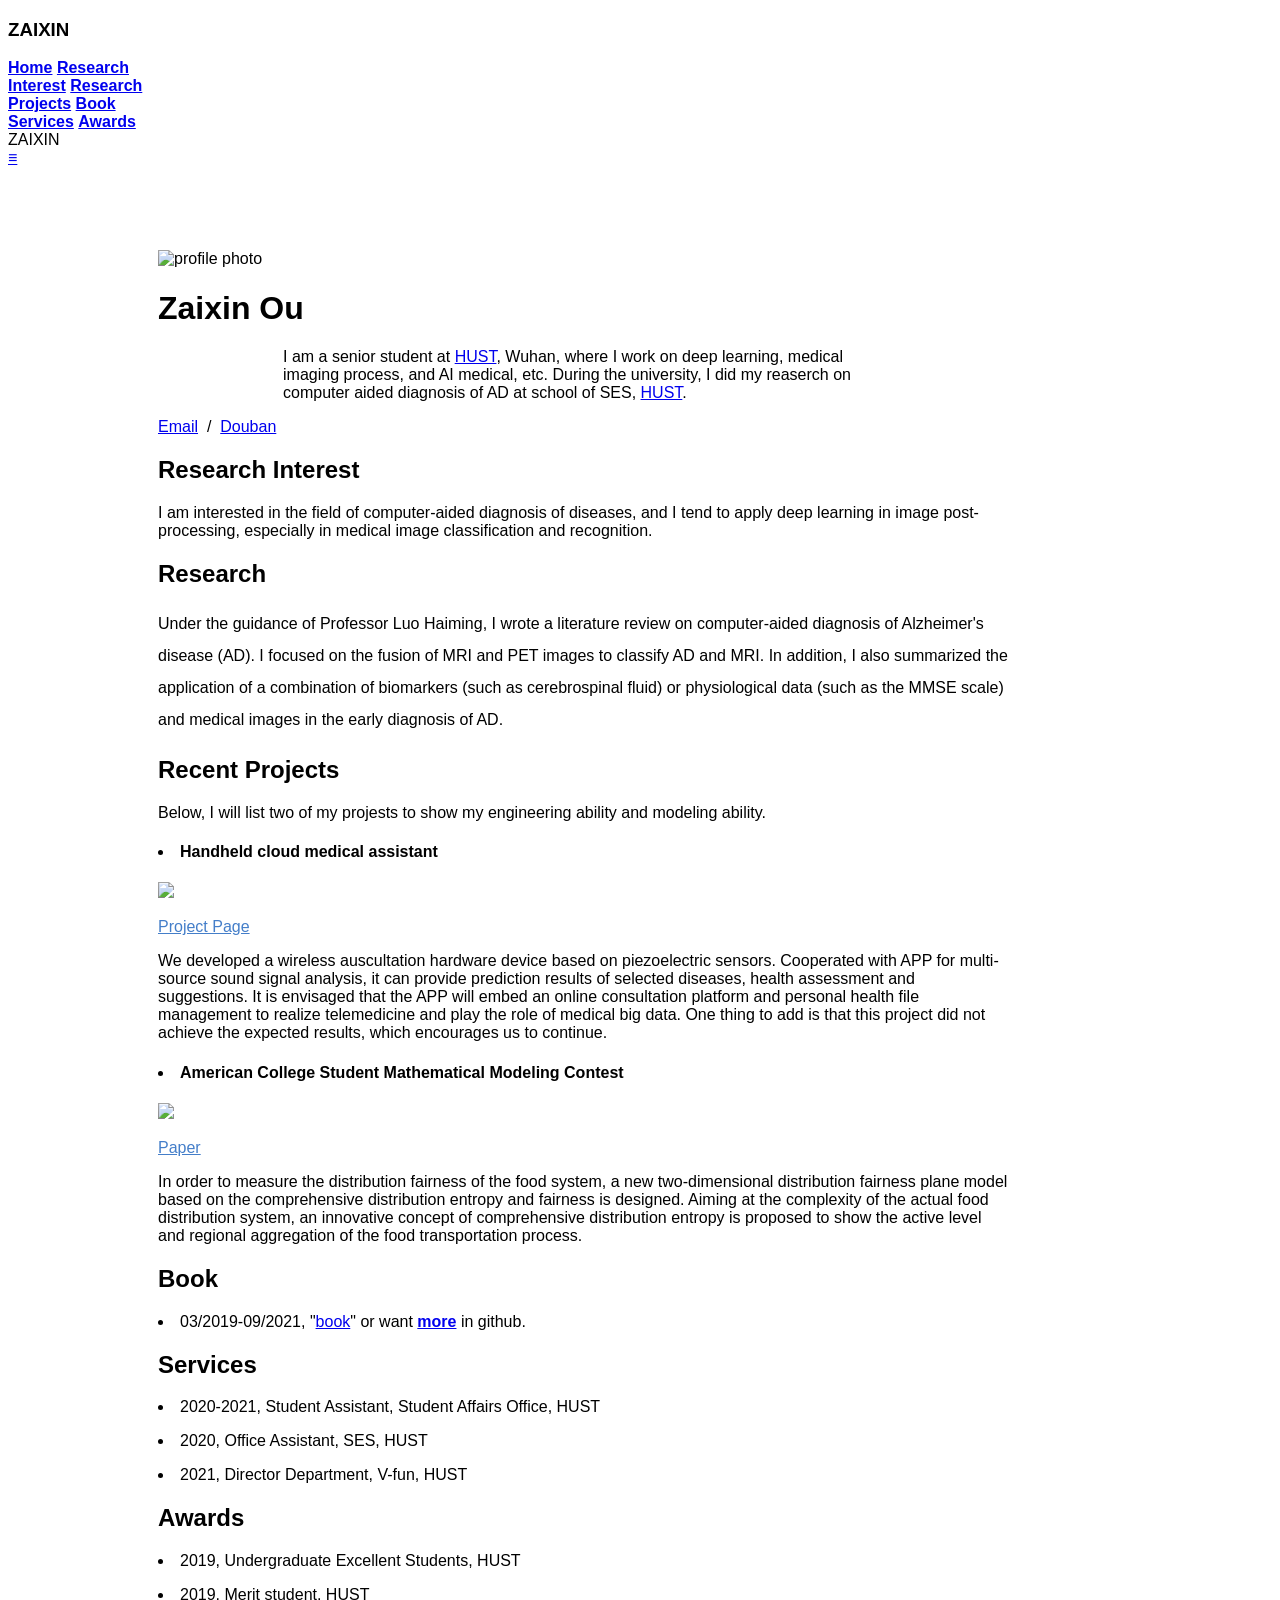
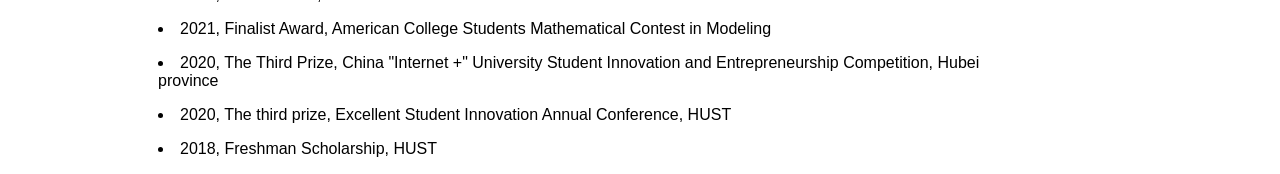
==== index.html @ c09e97cd "Add files via upload" ====
<!DOCTYPE html>
<html xmlns="http://www.w3.org/1999/xhtml" xml:lang="en">

<head>

  <title>Zaixin Ou's Homepage</title>

  <meta charset="UTF-8">
  <meta name="viewport" content="width=device-width, initial-scale=1">
  <meta http-equiv="Content-Type" content="text/html; charset=UTF-8">
  <meta name="description" content="Zaixin Ou is a senior student at HUST">
  <meta name="keywords" content="Zaixin Ou, 欧再新, zaixinou, Zaixin, Ou, Deep Learning, Medical imaging process, AI medical">
  <meta name="author" content="Zaixin Ou" />


  <link rel="stylesheet" href="w3.css">

  <style>
  .w3-sidebar a {font-family: "Roboto", sans-serif}
  body,h1,h2,h3,h4,h5,h6,.w3-wide {font-family: "Montserrat", sans-serif;}
  </style>
  <link rel="icon" type="image/png" href="images/icons.png">
  <!--

  <script src="jquery.min.js"></script>
  <script>
  $(document).ready(function(){
    // Add smooth scrolling to all links
    $("a").on('click', function(event) {

      // Make sure this.hash has a value before overriding default behavior
      if (this.hash !== "") {
        // Prevent default anchor click behavior
        event.preventDefault();
    
        // Store hash
        var hash = this.hash;
    
        // Using jQuery's animate() method to add smooth page scroll
        // The optional number (800) specifies the number of milliseconds it takes to scroll to the specified area
        $('html, body').animate({
          scrollTop: $(hash).offset().top
        }, 800, function(){
    
          // Add hash (#) to URL when done scrolling (default click behavior)
          window.location.hash = hash;
        });
      } // End if
    });
  });
  </script>
  //-->

</head>

<body class="w3-content" style="max-width:1000px">

<!-- Sidebar/menu -->
<nav class="w3-sidebar w3-bar-block w3-black w3-collapse w3-top w3-right" style="z-index:3;width:150px" id="mySidebar">
  <div class="w3-container w3-display-container w3-padding-16">
    <h3><b>ZAIXIN</b></h3>
  </div>
  <div class="w3-padding-64 w3-text-light-grey w3-large" style="font-weight:bold">
    <a href="#home" class="w3-bar-item w3-button">Home</a>
    <a href="#news" class="w3-bar-item w3-button">Research Interest</a>
    <a href="#publications" class="w3-bar-item w3-button">Research</a>
    <a href="#projects" class="w3-bar-item w3-button">Projects</a>
    <a href="#talks" class="w3-bar-item w3-button">Book</a>
    <a href="#service" class="w3-bar-item w3-button">Services</a>
    <a href="#award" class="w3-bar-item w3-button">Awards</a>
  </div>
</nav>

<!-- Top menu on small screens -->

<header class="w3-bar w3-top w3-hide-large w3-black w3-xlarge">
  <div class="w3-bar-item w3-padding-24">ZAIXIN</div>
  <a href="javascript:void(0)" class="w3-bar-item w3-button w3-padding-24 w3-right"  style="font-stretch: extra-expanded;" onclick="w3_open()"><b>≡</b></a>
  </div>
</header>

<!-- Overlay effect when opening sidebar on small screens -->

<div class="w3-overlay w3-hide-large" onclick="w3_close()" style="cursor:pointer" title="close side menu" id="myOverlay"></div>

<!-- !PAGE CONTENT! -->
<div class="w3-main" style="margin-left:150px">

  <!-- Push down content on small screens -->
  <div class="w3-hide-large" style="margin-top:83px"></div>

<!-- The Home Section -->
    <div class="w3-container w3-center w3-padding-32" id="home">
      <img style="width: 80%;max-width: 320px" alt="profile photo" src="images/Zaixin ou.jpg">
      <h1>Zaixin Ou</h1>
        <p class="w3-justify" style="width:100%;border:0px;border-spacing:0px;border-collapse:separate;margin-right:auto;margin-left:auto;max-width:600px">
          I am a senior student at <a href="https://www.hust.edu.cn/">HUST</a>, Wuhan, where I work on deep learning, medical imaging process, and AI medical, etc. During the university, I did my reaserch on computer aided diagnosis of AD at school of SES, <a href="https://https://www.hust.edu.cn/">HUST</a>. 
        </p>
        <p class="w3-center">
          <a href="mailto:u201814460@hust.edu.cn">Email</a> &nbsp/&nbsp
          <a href="https://www.douban.com/people/xukanshan/">Douban</a> &nbsp
        </p>
        </tbody></table>
  </div>

<!-- The News Section -->
  <div class="w3-container w3-light-grey w3-padding-32" id="news">
   <h2>Research Interest</h2>
      <p> I am interested in the field of computer-aided diagnosis of diseases, and I tend to apply deep learning in image post-processing, especially in medical image classification and recognition.</p>

  </div>
<!-- The Projects Section -->

 <div class="w3-container w3-padding-32"" id="publications">
    <h2>Research</h2>
      <p class="w3-left-align" style="line-height:200%">
        Under the guidance of Professor Luo Haiming, I wrote a literature review on computer-aided diagnosis of Alzheimer's disease (AD). I focused on the fusion of MRI and PET images to classify AD and MRI. In addition, I also summarized the application of a combination of biomarkers (such as cerebrospinal fluid) or physiological data (such as the MMSE scale) and medical images in the early diagnosis of AD. 
      </p>

 </div>

<!-- The Projects Section -->


<div class="w3-container w3-padding-32" id="projects">
    <h2>Recent Projects</h2>
    <p class="w3-justify">
        Below, I will list two of my projests to show my engineering ability and modeling ability.
    </p>


        <h4><li>Handheld cloud medical assistant</li></h4>
        <img style="width:80%;" src="images/project1.png"> 
        <p class="w3-justify">
        <a style="color: #447ec9" href="https://github.com/Ouzaixin/Handheld-cloud-medical-assistant">Project Page</a>
        </p>
        <p class="w3-justify">
        We developed a wireless auscultation hardware device based on piezoelectric sensors. Cooperated with APP for multi-source sound signal analysis, it can provide prediction results of selected diseases, health assessment and suggestions. It is envisaged that the APP will embed an online consultation platform and personal health file management to realize telemedicine and play the role of medical big data.
        One thing to add is that this project did not achieve the expected results, which encourages us to continue.
        </p> 
    
        <h4><li>American College Student Mathematical Modeling Contest</li></h4>
        <img style="width:80%;" src="images/meisai.png"> 
        <p class="w3-justify">
        <a style="color: #447ec9" href="data/meisai.pdf">Paper</a>
        </p>
        <p class="w3-justify">
        In order to measure the distribution fairness of the food system, a new two-dimensional distribution fairness plane model based on the comprehensive distribution entropy and fairness is designed. Aiming at the complexity of the actual food distribution system, an innovative concept of comprehensive distribution entropy is proposed to show the active level and regional aggregation of the food transportation process.
        </p> 

  </div>

  <!-- The Talks Section -->
  <div class="w3-container w3-light-grey w3-padding-32" id="talks">
    <h2>Book</h2>
      <p><li> 03/2019-09/2021, "<a href="data/爱过，写过.pdf">book</a>" or want <a  href="https://github.com/Ouzaixin/Writing"><strong>more</strong></a> in github.</li></p>

 <!-- The Publications Section -->

  </div>

<!-- The Services Section -->

  <div class="w3-container w3-padding-32" id="service">
    <h2>Services</h2>
      <p><li> 2020-2021, Student Assistant, Student Affairs Office, HUST</li></p>
    <p><li> 2020, Office Assistant, SES, HUST</li></p>
    <p><li> 2021, Director Department, V-fun, HUST</li></p>
</div>


  <!-- The Awards Section -->
  <div class="w3-container w3-padding-32" id="award">
    <h2>Awards</h2>
    <p><li> 2019, Undergraduate Excellent Students, HUST</p>
    <p><li> 2019, Merit student, HUST</p>
    <p><li> 2021, Finalist Award, American College Students Mathematical Contest in Modeling</p>
    <p><li> 2020, The Third Prize, China "Internet +" University Student Innovation and Entrepreneurship Competition, Hubei province</p>
    <p><li> 2020, The third prize, Excellent Student Innovation Annual Conference, HUST
    <p><li> 2018, Freshman Scholarship, HUST</p>
  </div>  

</body>
</html>
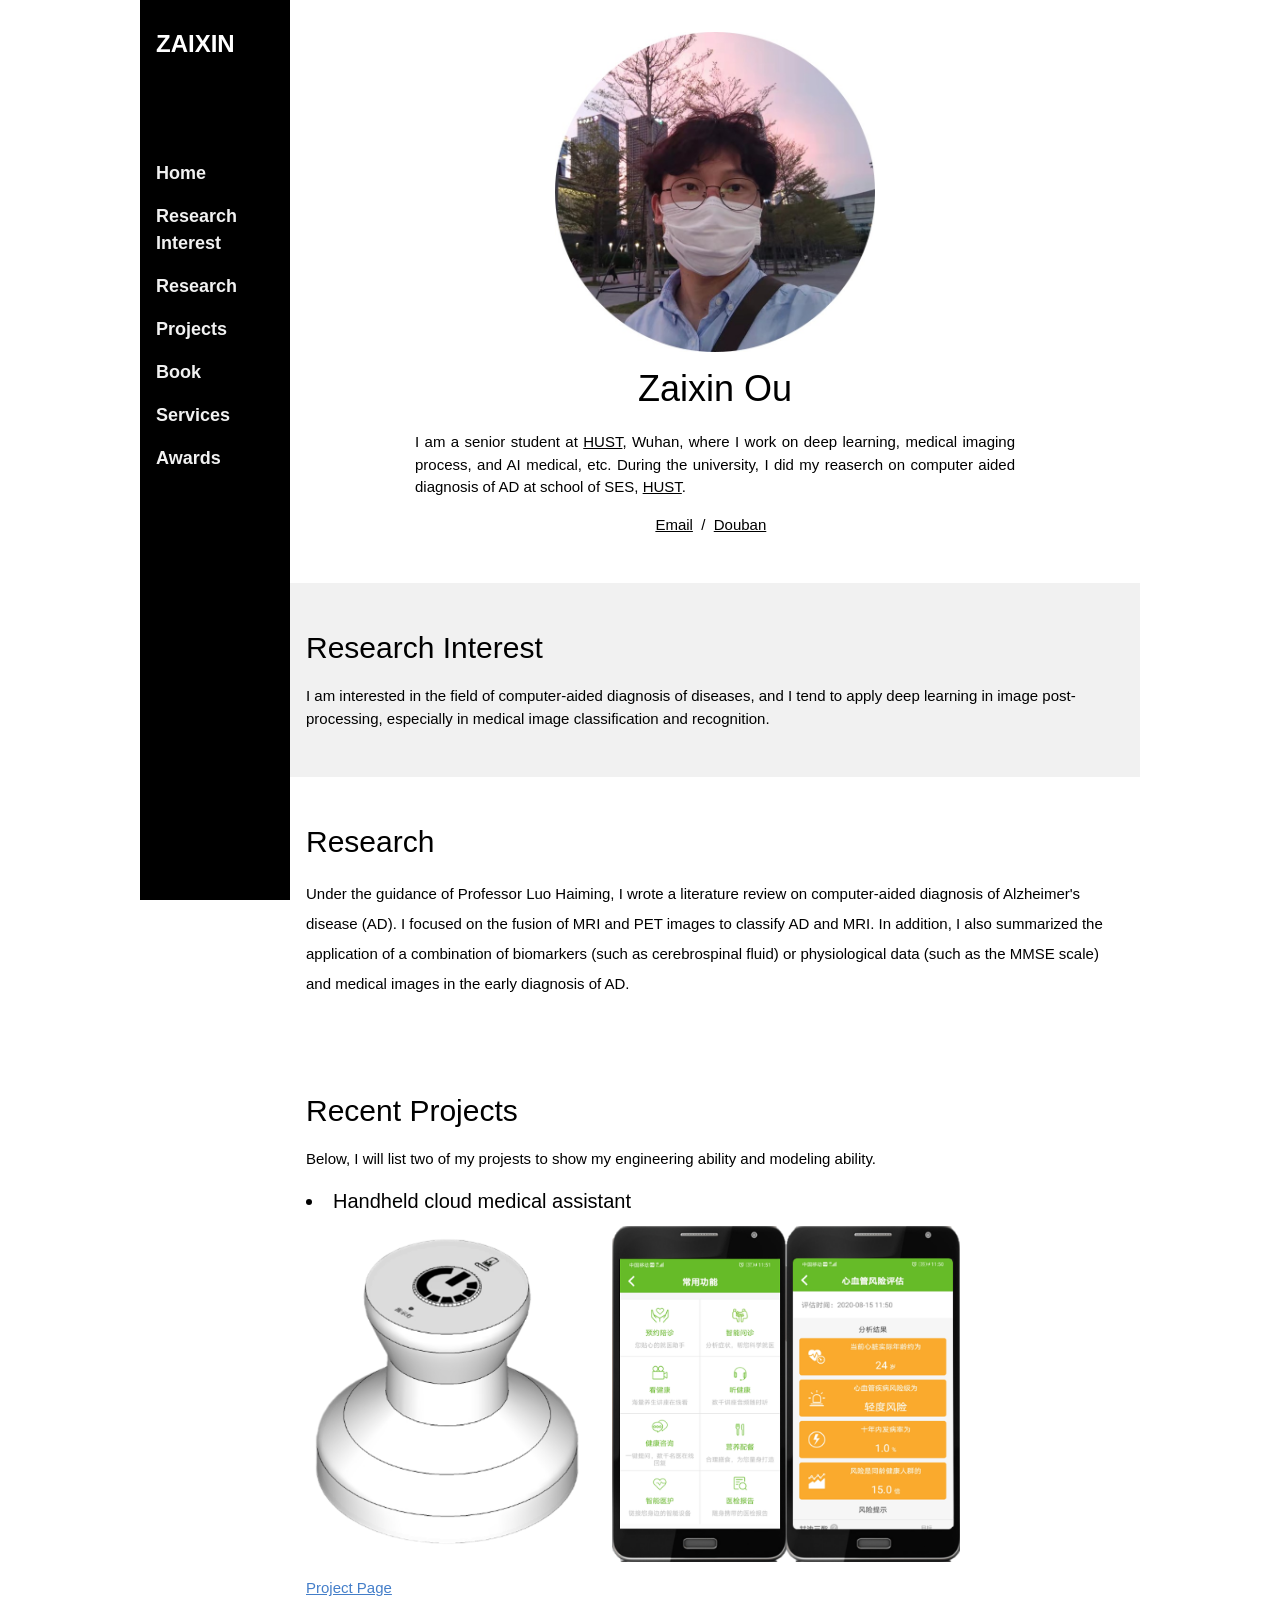
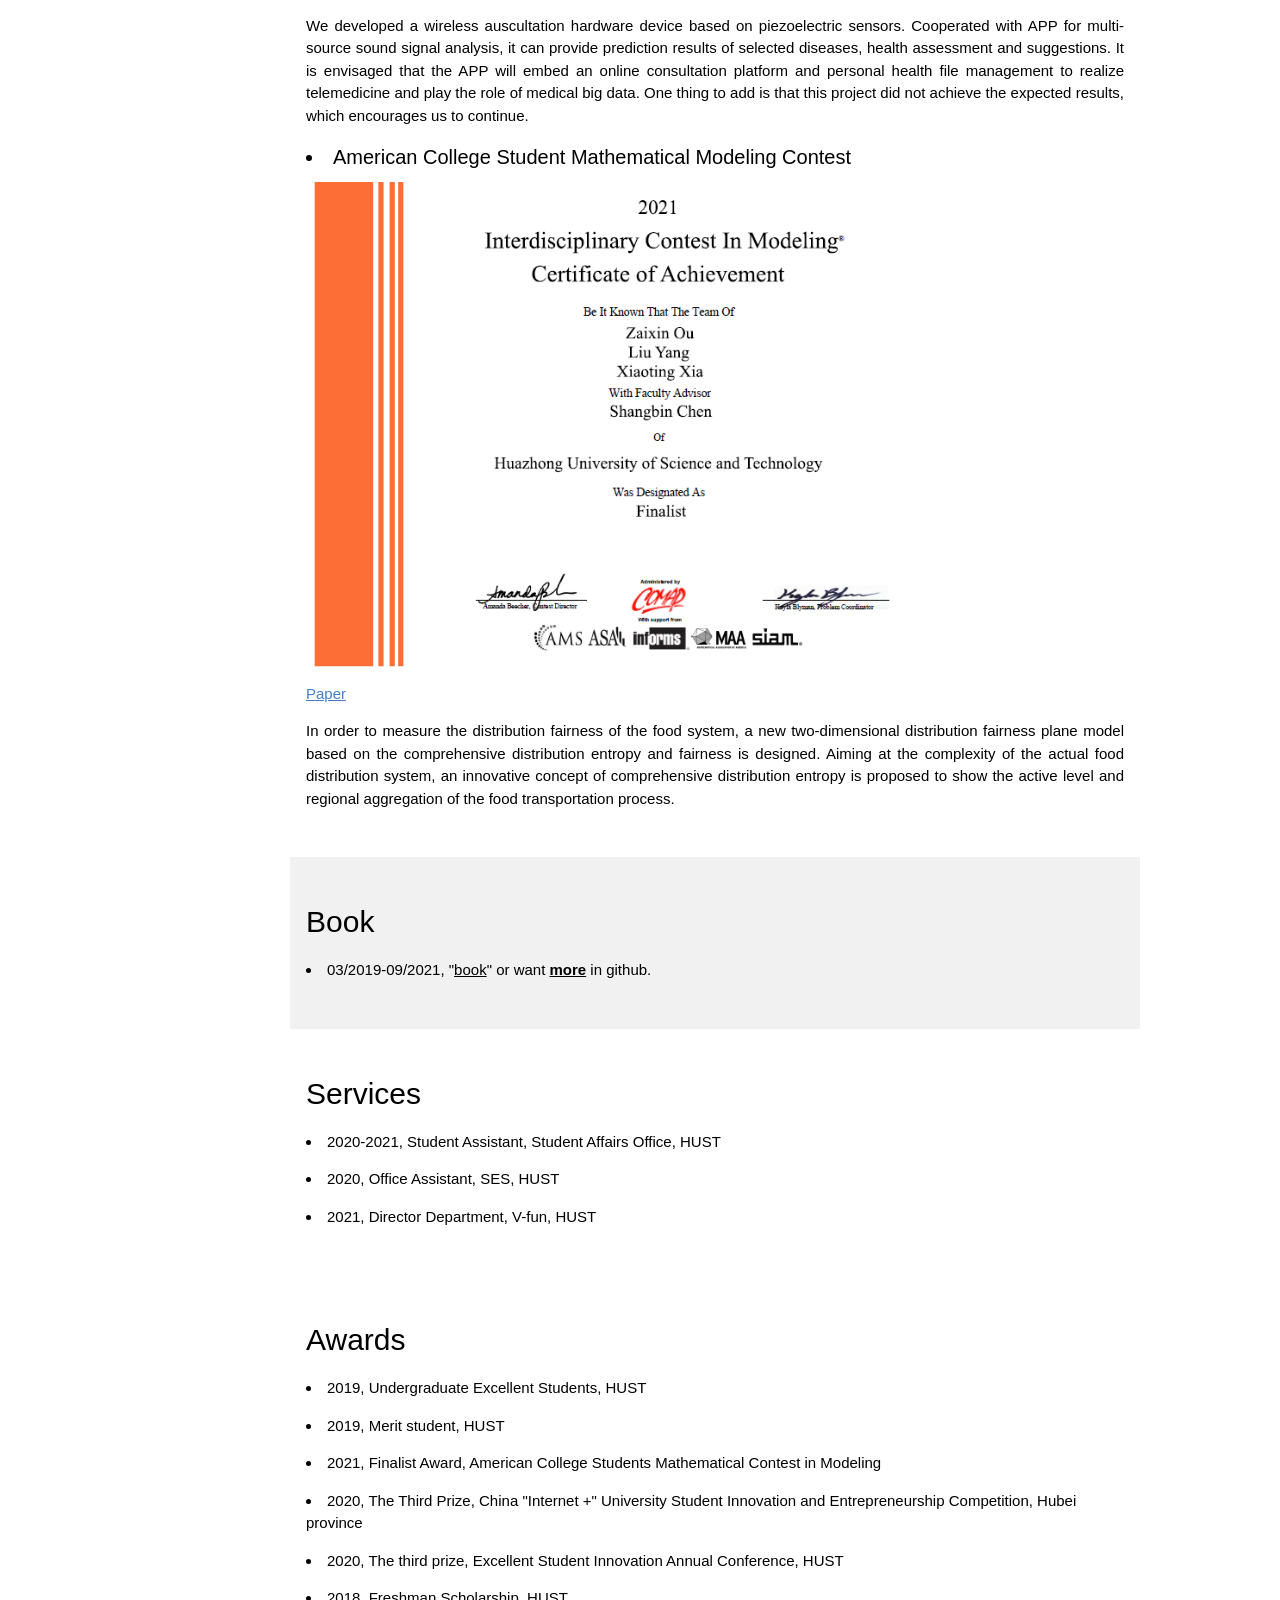
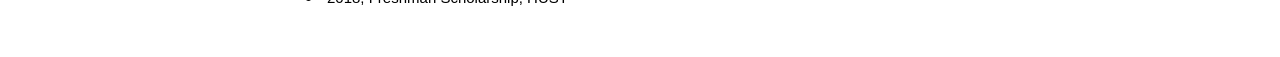
==== commit 4362f866: "Update index.html" ====
--- a/index.html
+++ b/index.html
@@ -19,7 +19,6 @@
   .w3-sidebar a {font-family: "Roboto", sans-serif}
   body,h1,h2,h3,h4,h5,h6,.w3-wide {font-family: "Montserrat", sans-serif;}
   </style>
-  <link rel="icon" type="image/png" href="images/icons.png">
   <!--
 
   <script src="jquery.min.js"></script>
@@ -91,7 +90,7 @@
 
 <!-- The Home Section -->
     <div class="w3-container w3-center w3-padding-32" id="home">
-      <img style="width: 80%;max-width: 320px" alt="profile photo" src="images/Zaixin ou.jpg">
+      <img style="width: 80%;max-width: 320px" alt="profile photo" src="images/zaixin ou.jpg">
       <h1>Zaixin Ou</h1>
         <p class="w3-justify" style="width:100%;border:0px;border-spacing:0px;border-collapse:separate;margin-right:auto;margin-left:auto;max-width:600px">
           I am a senior student at <a href="https://www.hust.edu.cn/">HUST</a>, Wuhan, where I work on deep learning, medical imaging process, and AI medical, etc. During the university, I did my reaserch on computer aided diagnosis of AD at school of SES, <a href="https://https://www.hust.edu.cn/">HUST</a>. 
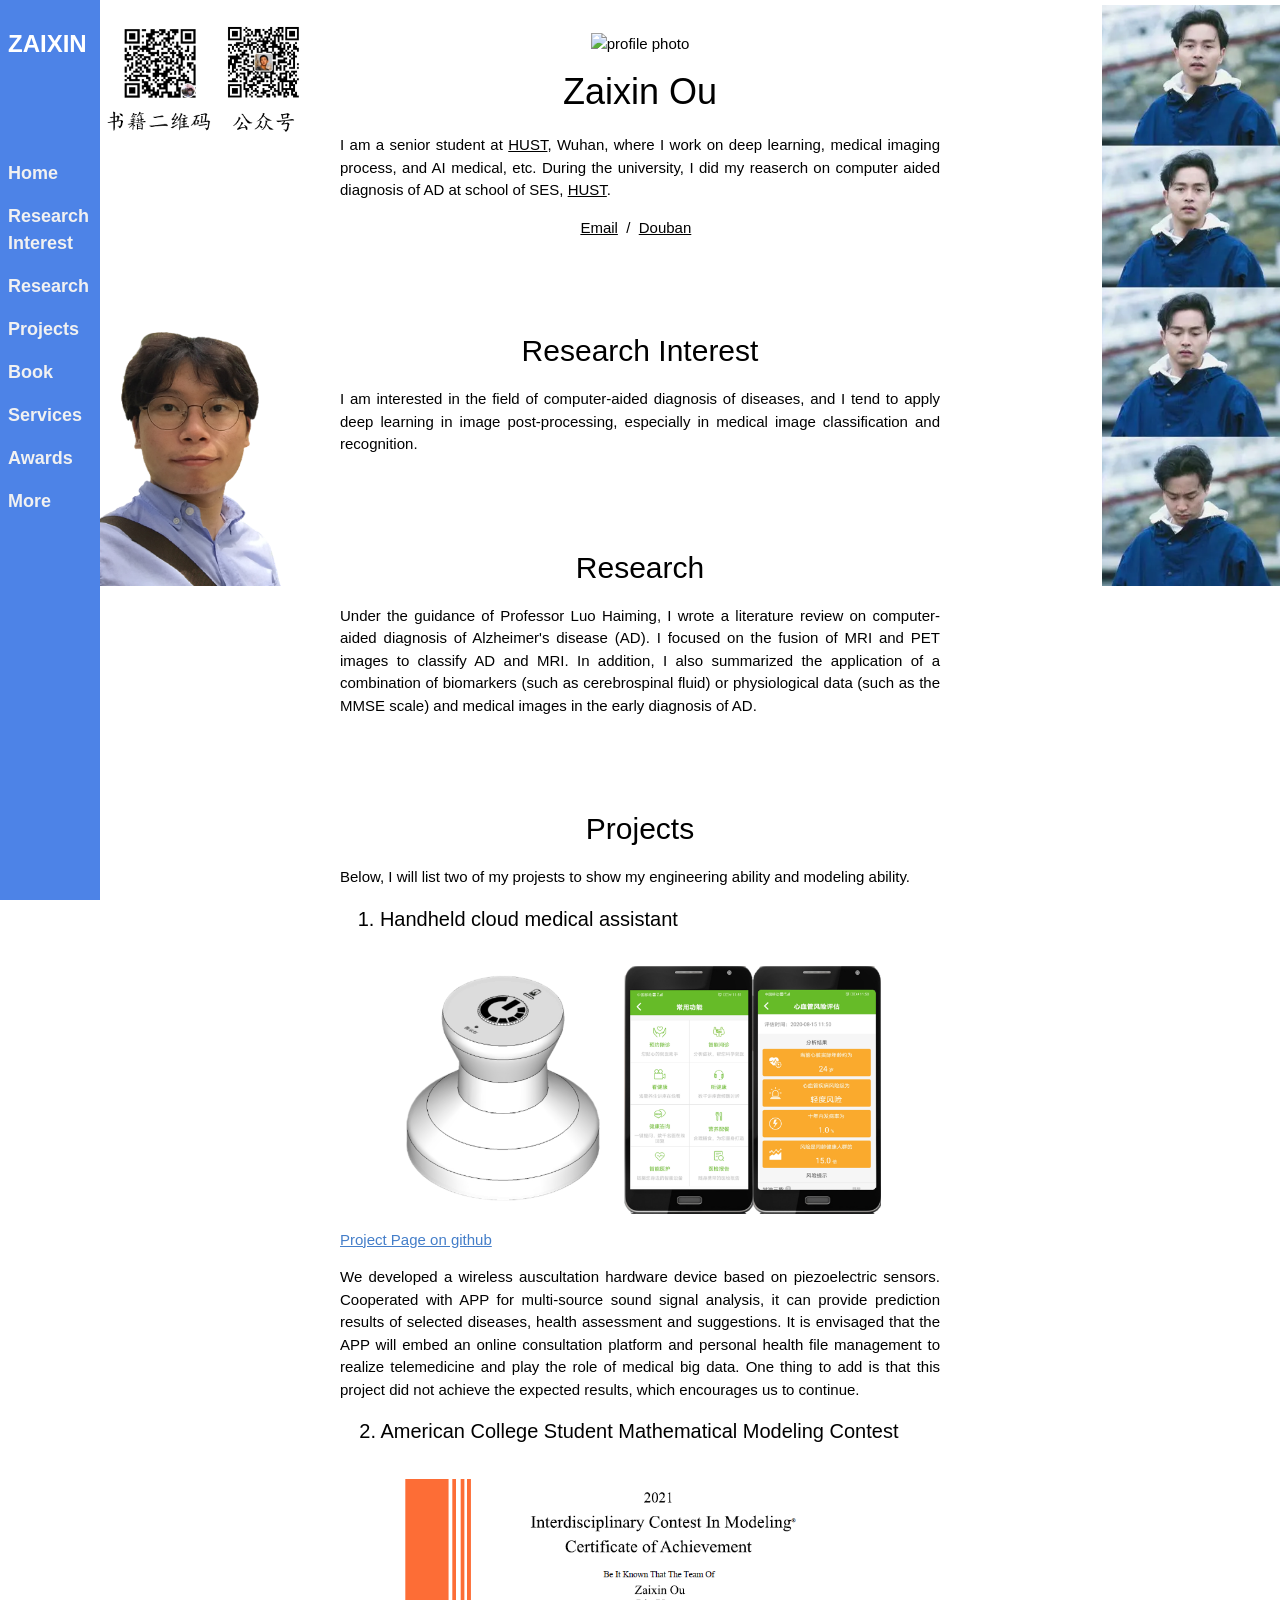
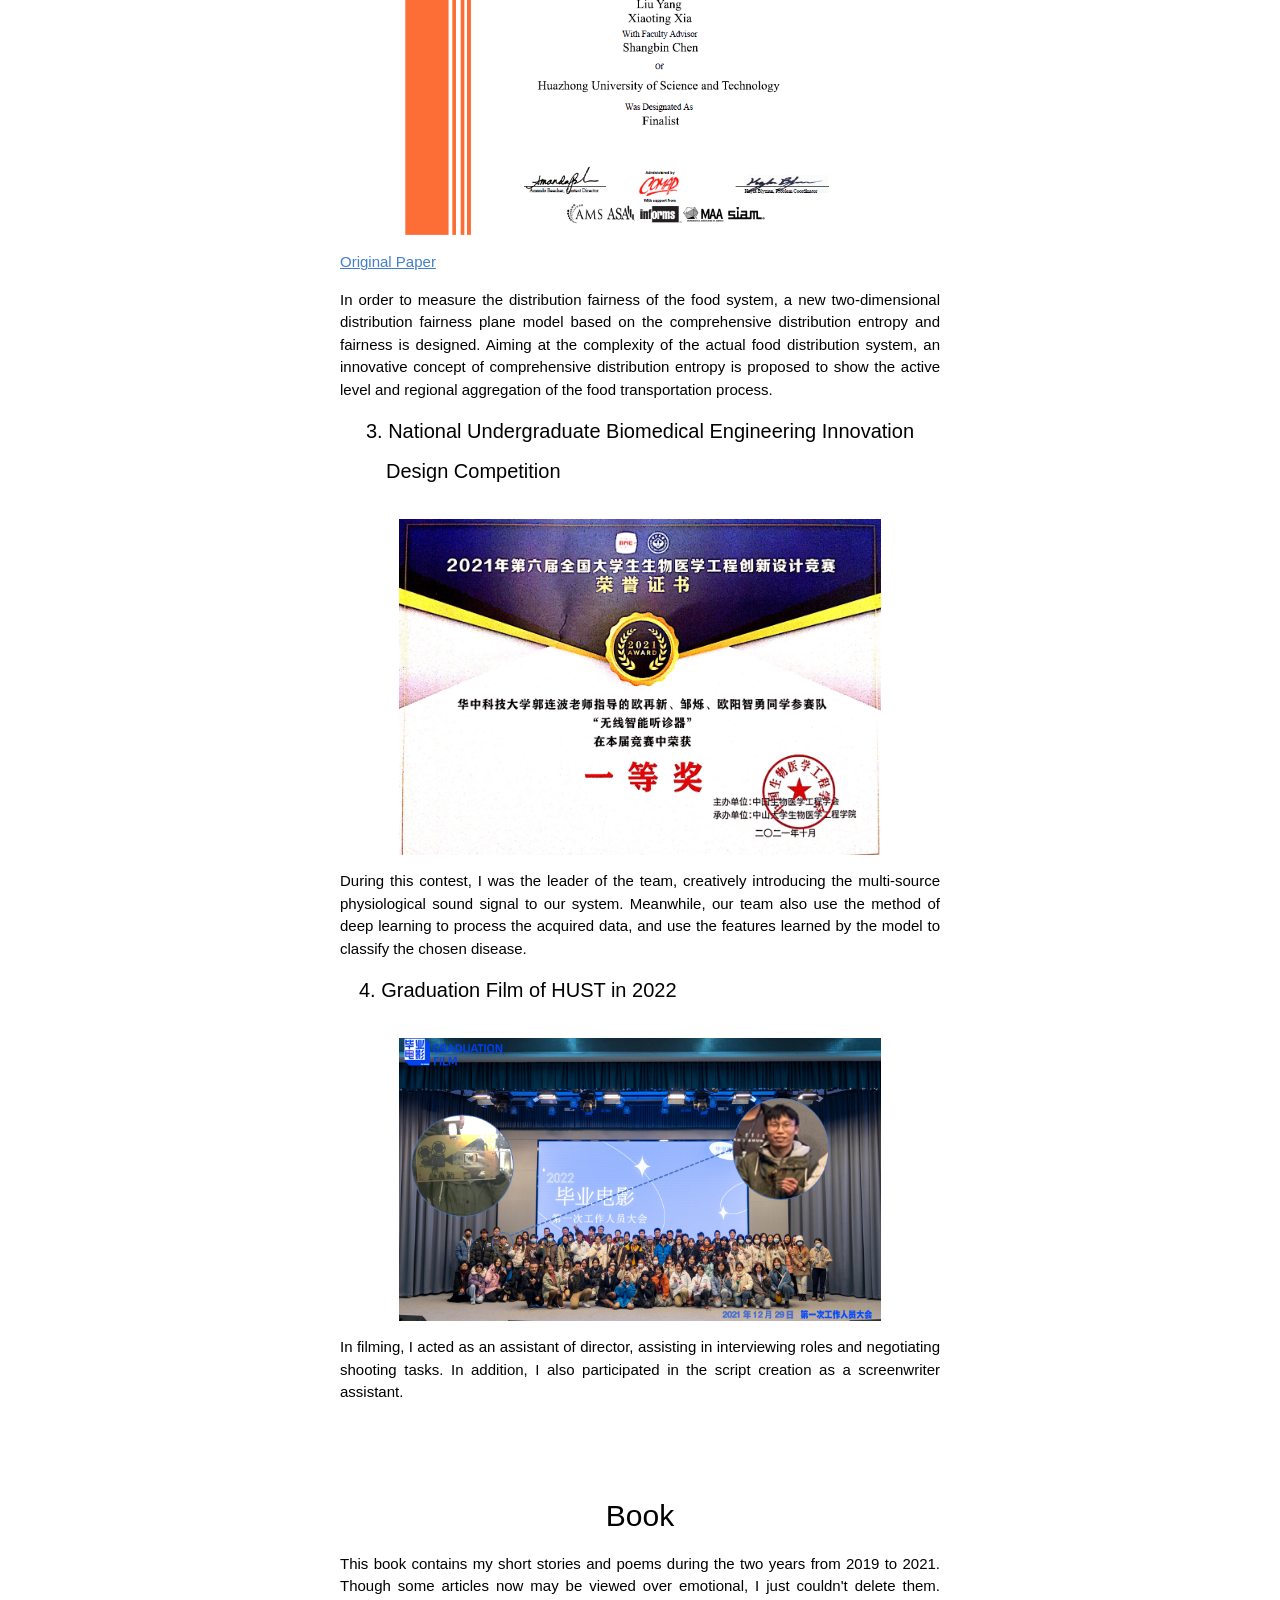
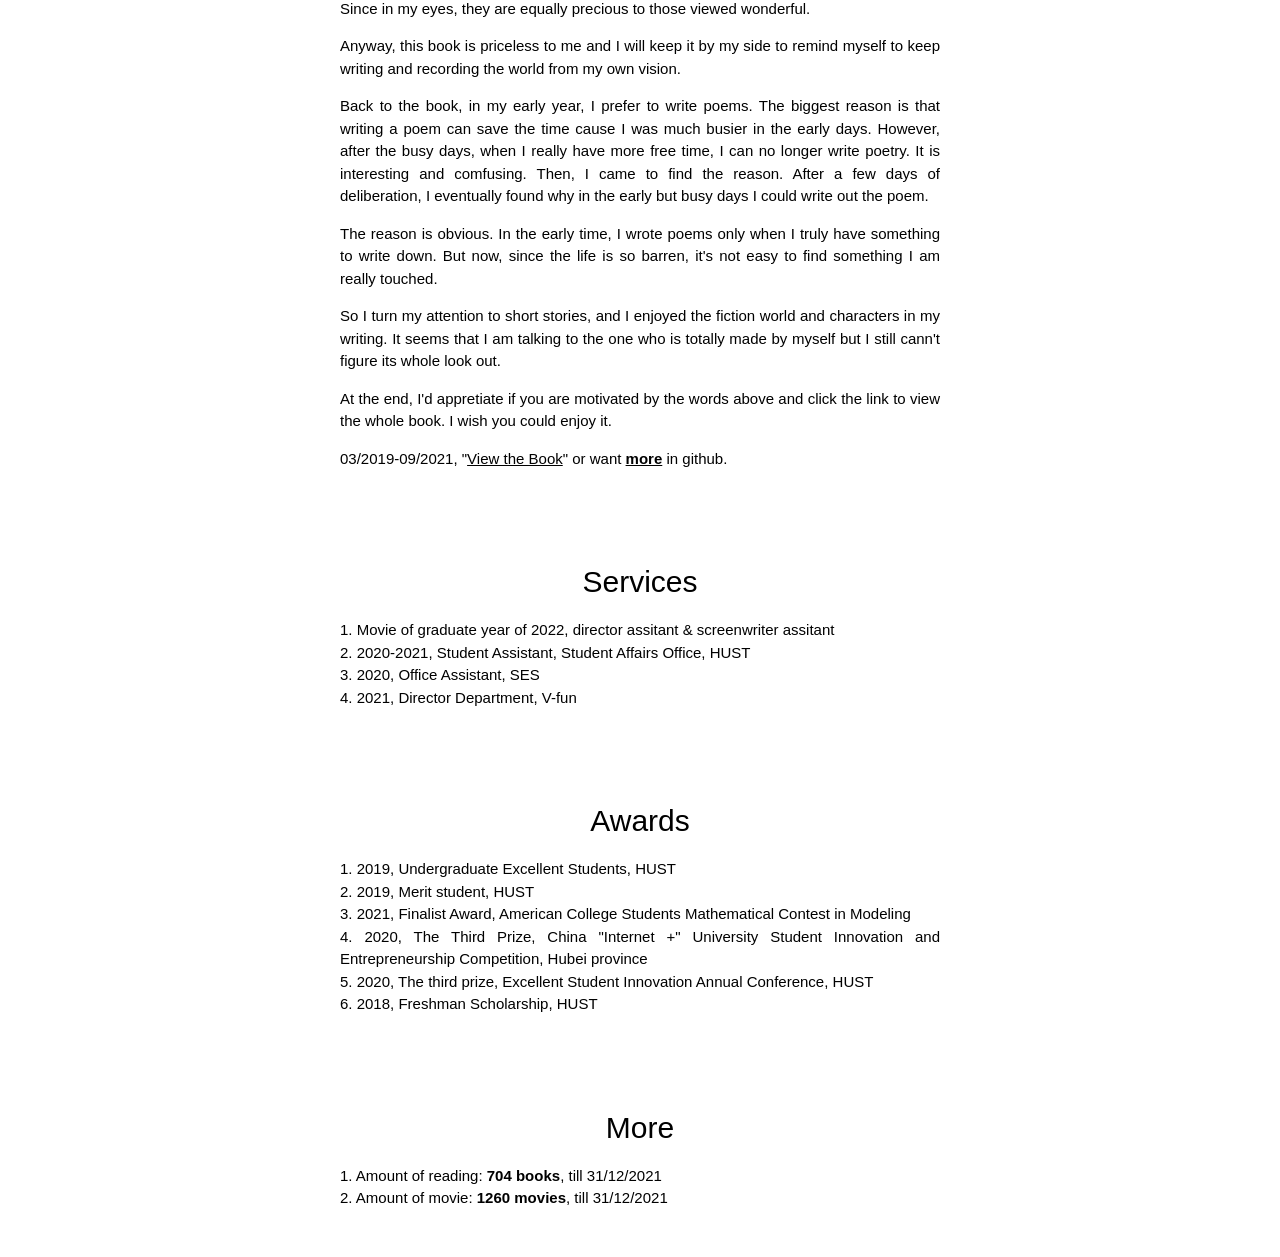
==== commit 93ca0405: "Rename Homepage.html to index.html" ====
--- a/index.html
+++ b/index.html
@@ -19,45 +19,15 @@
   .w3-sidebar a {font-family: "Roboto", sans-serif}
   body,h1,h2,h3,h4,h5,h6,.w3-wide {font-family: "Montserrat", sans-serif;}
   </style>
-  <!--
-
-  <script src="jquery.min.js"></script>
-  <script>
-  $(document).ready(function(){
-    // Add smooth scrolling to all links
-    $("a").on('click', function(event) {
-
-      // Make sure this.hash has a value before overriding default behavior
-      if (this.hash !== "") {
-        // Prevent default anchor click behavior
-        event.preventDefault();
-    
-        // Store hash
-        var hash = this.hash;
-    
-        // Using jQuery's animate() method to add smooth page scroll
-        // The optional number (800) specifies the number of milliseconds it takes to scroll to the specified area
-        $('html, body').animate({
-          scrollTop: $(hash).offset().top
-        }, 800, function(){
-    
-          // Add hash (#) to URL when done scrolling (default click behavior)
-          window.location.hash = hash;
-        });
-      } // End if
-    });
-  });
-  </script>
-  //-->
-
+  <link rel="icon" type="image/png" href="images/icons.png">
 </head>
 
-<body class="w3-content" style="max-width:1000px">
+<body background="images/background-removebg-preview.png" style=" background-repeat:no-repeat ;background-size:100%; background-attachment: fixed;" class="w3-content" style="max-width:1000px">
 
 <!-- Sidebar/menu -->
-<nav class="w3-sidebar w3-bar-block w3-black w3-collapse w3-top w3-right" style="z-index:3;width:150px" id="mySidebar">
+<nav class="w3-sidebar w3-bar-block w3-blue w3-collapse w3-top" style="z-index:3;width:100px;float:left" id="mySidebar">
   <div class="w3-container w3-display-container w3-padding-16">
-    <h3><b>ZAIXIN</b></h3>
+  <h3><b>ZAIXIN</b></h3>
   </div>
   <div class="w3-padding-64 w3-text-light-grey w3-large" style="font-weight:bold">
     <a href="#home" class="w3-bar-item w3-button">Home</a>
@@ -67,10 +37,10 @@
     <a href="#talks" class="w3-bar-item w3-button">Book</a>
     <a href="#service" class="w3-bar-item w3-button">Services</a>
     <a href="#award" class="w3-bar-item w3-button">Awards</a>
+    <a href="#more" class="w3-bar-item w3-button">More</a>
+
   </div>
 </nav>
-
-<!-- Top menu on small screens -->
 
 <header class="w3-bar w3-top w3-hide-large w3-black w3-xlarge">
   <div class="w3-bar-item w3-padding-24">ZAIXIN</div>
@@ -83,14 +53,11 @@
 <div class="w3-overlay w3-hide-large" onclick="w3_close()" style="cursor:pointer" title="close side menu" id="myOverlay"></div>
 
 <!-- !PAGE CONTENT! -->
-<div class="w3-main" style="margin-left:150px">
+<div class="w3-main" style="margin-left:0px">
 
-  <!-- Push down content on small screens -->
   <div class="w3-hide-large" style="margin-top:83px"></div>
-
-<!-- The Home Section -->
     <div class="w3-container w3-center w3-padding-32" id="home">
-      <img style="width: 80%;max-width: 320px" alt="profile photo" src="images/zaixin ou.jpg">
+      <img style="width: 80%;max-width: 320px" alt="profile photo" src="images/Zaixin ou.png">
       <h1>Zaixin Ou</h1>
         <p class="w3-justify" style="width:100%;border:0px;border-spacing:0px;border-collapse:separate;margin-right:auto;margin-left:auto;max-width:600px">
           I am a senior student at <a href="https://www.hust.edu.cn/">HUST</a>, Wuhan, where I work on deep learning, medical imaging process, and AI medical, etc. During the university, I did my reaserch on computer aided diagnosis of AD at school of SES, <a href="https://https://www.hust.edu.cn/">HUST</a>. 
@@ -99,86 +66,113 @@
           <a href="mailto:u201814460@hust.edu.cn">Email</a> &nbsp/&nbsp
           <a href="https://www.douban.com/people/xukanshan/">Douban</a> &nbsp
         </p>
-        </tbody></table>
+        <!--</tbody></table>-->
+    </div>
+
+  <div class="w3-container  w3-center w3-padding-32" id="news">
+    <h2>Research Interest</h2>
+      <p class="w3-justify" style="width:100%;border:0px;border-spacing:0px;border-collapse:separate;margin-right:auto;margin-left:auto;max-width:600px">
+        I am interested in the field of computer-aided diagnosis of diseases, and I tend to apply deep learning in image post-processing, especially in medical image classification and recognition.
+      </p>
+
   </div>
 
-<!-- The News Section -->
-  <div class="w3-container w3-light-grey w3-padding-32" id="news">
-   <h2>Research Interest</h2>
-      <p> I am interested in the field of computer-aided diagnosis of diseases, and I tend to apply deep learning in image post-processing, especially in medical image classification and recognition.</p>
 
-  </div>
-<!-- The Projects Section -->
-
- <div class="w3-container w3-padding-32"" id="publications">
+  <div class="w3-container w3-center w3-padding-32" id="publications">
     <h2>Research</h2>
-      <p class="w3-left-align" style="line-height:200%">
+    <p class="w3-justify" style="width:100%;border:0px;border-spacing:0px;border-collapse:separate;margin-right:auto;margin-left:auto;max-width:600px">
         Under the guidance of Professor Luo Haiming, I wrote a literature review on computer-aided diagnosis of Alzheimer's disease (AD). I focused on the fusion of MRI and PET images to classify AD and MRI. In addition, I also summarized the application of a combination of biomarkers (such as cerebrospinal fluid) or physiological data (such as the MMSE scale) and medical images in the early diagnosis of AD. 
       </p>
+  </div>
 
- </div>
-
-<!-- The Projects Section -->
-
-
-<div class="w3-container w3-padding-32" id="projects">
-    <h2>Recent Projects</h2>
-    <p class="w3-justify">
+  <div class="w3-container w3-center w3-padding-32" id="projects">
+    <h2>Projects</h2>
+    <p class="w3-justify" style="width:100%;border:0px;border-spacing:0px;border-collapse:separate;margin-right:auto;margin-left:auto;max-width:600px">
         Below, I will list two of my projests to show my engineering ability and modeling ability.
     </p>
-
-
-        <h4><li>Handheld cloud medical assistant</li></h4>
-        <img style="width:80%;" src="images/project1.png"> 
-        <p class="w3-justify">
-        <a style="color: #447ec9" href="https://github.com/Ouzaixin/Handheld-cloud-medical-assistant">Project Page</a>
+        <h4>1. Handheld cloud medical assistant  &nbsp &nbsp &nbsp &nbsp &nbsp &nbsp &nbsp &nbsp &nbsp &nbsp  &nbsp &nbsp  &nbsp &nbsp &nbsp &nbsp &nbsp  &nbsp &nbsp &nbsp &nbsp &nbsp </h4><br/>
+        <img style="width:50%;" src="images/project1.png"> 
+        <p class="w3-justify" style="width:100%;border:0px;border-spacing:0px;border-collapse:separate;margin-right:auto;margin-left:auto;max-width:600px">
+        <a style="color: #447ec9" href="https://github.com/Ouzaixin/Handheld-cloud-medical-assistant">Project Page on github</a>
         </p>
-        <p class="w3-justify">
+        <p class="w3-justify" style="width:100%;border:0px;border-spacing:0px;border-collapse:separate;margin-right:auto;margin-left:auto;max-width:600px">
         We developed a wireless auscultation hardware device based on piezoelectric sensors. Cooperated with APP for multi-source sound signal analysis, it can provide prediction results of selected diseases, health assessment and suggestions. It is envisaged that the APP will embed an online consultation platform and personal health file management to realize telemedicine and play the role of medical big data.
         One thing to add is that this project did not achieve the expected results, which encourages us to continue.
         </p> 
     
-        <h4><li>American College Student Mathematical Modeling Contest</li></h4>
-        <img style="width:80%;" src="images/meisai.png"> 
-        <p class="w3-justify">
-        <a style="color: #447ec9" href="data/meisai.pdf">Paper</a>
-        </p>
-        <p class="w3-justify">
-        In order to measure the distribution fairness of the food system, a new two-dimensional distribution fairness plane model based on the comprehensive distribution entropy and fairness is designed. Aiming at the complexity of the actual food distribution system, an innovative concept of comprehensive distribution entropy is proposed to show the active level and regional aggregation of the food transportation process.
+        <h4>2. American College Student Mathematical Modeling Contest &nbsp &nbsp</h4><br/>
+        <img style="width:50%;" src="images/meisai.png"> 
+        <p class="w3-justify" style="width:100%;border:0px;border-spacing:0px;border-collapse:separate;margin-right:auto;margin-left:auto;max-width:600px">
+        <a style="color: #447ec9" href="data/meisai.pdf">Original Paper</a><br>
+        <p class="w3-justify" style="width:100%;border:0px;border-spacing:0px;border-collapse:separate;margin-right:auto;margin-left:auto;max-width:600px"> 
+          In order to measure the distribution fairness of the food system, a new two-dimensional distribution fairness plane model based on the comprehensive distribution entropy and fairness is designed. Aiming at the complexity of the actual food distribution system, an innovative concept of comprehensive distribution entropy is proposed to show the active level and regional aggregation of the food transportation process.
+          </p>  
         </p> 
 
+        <h4>3. National Undergraduate Biomedical Engineering Innovation</h4><h4>  Design Competition  &nbsp &nbsp &nbsp &nbsp &nbsp &nbsp &nbsp &nbsp &nbsp &nbsp &nbsp &nbsp &nbsp &nbsp &nbsp  &nbsp &nbsp &nbsp &nbsp &nbsp &nbsp &nbsp &nbsp &nbsp &nbsp &nbsp &nbsp &nbsp &nbsp &nbsp</h4><br/>
+        <img style="width:50%;" src="images/生医竞赛证书.jpg"> 
+        <p class="w3-justify" style="width:100%;border:0px;border-spacing:0px;border-collapse:separate;margin-right:auto;margin-left:auto;max-width:600px">
+        During this contest, I was the leader of the team, creatively introducing the multi-source physiological sound signal to our system. Meanwhile, our team also use the method of 
+        deep learning to process the acquired data, and use the features learned by the model to classify the chosen disease. 
+        </p> 
+        <h4>4. Graduation Film of HUST in 2022 &nbsp &nbsp &nbsp &nbsp &nbsp &nbsp &nbsp &nbsp &nbsp &nbsp &nbsp &nbsp &nbsp &nbsp &nbsp &nbsp &nbsp &nbsp &nbsp &nbsp &nbsp &nbsp </h4><br/>
+        <img style="width:50%;" src="images/film.png"> 
+        <p class="w3-justify" style="width:100%;border:0px;border-spacing:0px;border-collapse:separate;margin-right:auto;margin-left:auto;max-width:600px">
+          In filming, I acted as an assistant of director, assisting in interviewing roles and negotiating shooting tasks. In addition, I also participated in the script creation as a screenwriter assistant.
+        </p> 
   </div>
 
-  <!-- The Talks Section -->
-  <div class="w3-container w3-light-grey w3-padding-32" id="talks">
+  <div class="w3-container w3-center w3-padding-32" id="talks">
     <h2>Book</h2>
-      <p><li> 03/2019-09/2021, "<a href="data/爱过，写过.pdf">book</a>" or want <a  href="https://github.com/Ouzaixin/Writing"><strong>more</strong></a> in github.</li></p>
-
- <!-- The Publications Section -->
-
+    <p class="w3-justify" style="width:100%;border:0px;border-spacing:0px;border-collapse:separate;margin-right:auto;margin-left:auto;max-width:600px">
+      This book contains my short stories and poems  during the two years from 2019 to 2021. Though some articles now may be viewed over emotional, I just couldn't delete them. Since in my eyes, they are equally precious to those viewed wonderful.</p>
+      <p class="w3-justify" style="width:100%;border:0px;border-spacing:0px;border-collapse:separate;margin-right:auto;margin-left:auto;max-width:600px">
+        Anyway, this book is  priceless to me and I will keep it by my side to remind myself to keep writing and recording the world from my own vision.</p>
+        <p class="w3-justify" style="width:100%;border:0px;border-spacing:0px;border-collapse:separate;margin-right:auto;margin-left:auto;max-width:600px">
+        Back to the book, in my early year, I prefer to write poems. The biggest reason is that writing a poem can save the time cause I was much busier in the early days. However, after the busy days, when I really have more free time, 
+       I can no longer write poetry. It is interesting and comfusing. Then, I came to find the reason. After a few days of deliberation, I eventually found why in the early but busy days I could write out the poem.</p>
+       <p class="w3-justify" style="width:100%;border:0px;border-spacing:0px;border-collapse:separate;margin-right:auto;margin-left:auto;max-width:600px"> 
+       The reason is obvious. In the early time, I wrote poems only when I truly have something to write down. But now, since the life is so barren, it's not easy to find something I am really touched.</p>
+       <p class="w3-justify" style="width:100%;border:0px;border-spacing:0px;border-collapse:separate;margin-right:auto;margin-left:auto;max-width:600px"> 
+        So I turn my attention to short stories, and I enjoyed the fiction world and characters in my writing. It seems that I am talking to the one who is totally made by myself but I still cann't figure its whole look out. </p>
+        <p class="w3-justify" style="width:100%;border:0px;border-spacing:0px;border-collapse:separate;margin-right:auto;margin-left:auto;max-width:600px"> 
+       At the end, I'd appretiate if you are motivated by the words above and click the link to view the whole book. I wish you could enjoy it.</p>   
+     </p>
+     <p class="w3-justify" style="width:100%;border:0px;border-spacing:0px;border-collapse:separate;margin-right:auto;margin-left:auto;max-width:600px">
+        03/2019-09/2021, "<a href="data/爱过，写过.pdf">View the Book</a>" or want <a  href="https://github.com/Ouzaixin/Writing"><strong>more</strong></a> in github.
+     </p>
   </div>
 
-<!-- The Services Section -->
+  <div class="w3-container w3-center w3-padding-32" id="service">
+    <h2>Services</h2>
+    <p class="w3-justify" style="width:100%;border:0px;border-spacing:0px;border-collapse:separate;margin-right:auto;margin-left:auto;max-width:600px">
+    1. Movie of graduate year of 2022, director assitant & screenwriter assitant<br/>
+    2. 2020-2021, Student Assistant, Student Affairs Office, HUST<br/>
+    3. 2020, Office Assistant, SES<br/>
+    4. 2021, Director Department, V-fun<br/>
+    </p>
+  </div>
 
-  <div class="w3-container w3-padding-32" id="service">
-    <h2>Services</h2>
-      <p><li> 2020-2021, Student Assistant, Student Affairs Office, HUST</li></p>
-    <p><li> 2020, Office Assistant, SES, HUST</li></p>
-    <p><li> 2021, Director Department, V-fun, HUST</li></p>
-</div>
+  <div class="w3-container w3-center w3-padding-32" id="award">
+    <h2>Awards</h2>
+    <p class="w3-justify" style="width:100%;border:0px;border-spacing:0px;border-collapse:separate;margin-right:auto;margin-left:auto;max-width:600px">
+    1. 2019, Undergraduate Excellent Students, HUST<br/>
+    2. 2019, Merit student, HUST<br/>
+    3. 2021, Finalist Award, American College Students Mathematical Contest in Modeling<br/>
+    4. 2020, The Third Prize, China "Internet +" University Student Innovation and Entrepreneurship Competition, Hubei province<br/>
+    5. 2020, The third prize, Excellent Student Innovation Annual Conference, HUST<br/>
+    6. 2018, Freshman Scholarship, HUST<br/>
+    </p>
 
-
-  <!-- The Awards Section -->
-  <div class="w3-container w3-padding-32" id="award">
-    <h2>Awards</h2>
-    <p><li> 2019, Undergraduate Excellent Students, HUST</p>
-    <p><li> 2019, Merit student, HUST</p>
-    <p><li> 2021, Finalist Award, American College Students Mathematical Contest in Modeling</p>
-    <p><li> 2020, The Third Prize, China "Internet +" University Student Innovation and Entrepreneurship Competition, Hubei province</p>
-    <p><li> 2020, The third prize, Excellent Student Innovation Annual Conference, HUST
-    <p><li> 2018, Freshman Scholarship, HUST</p>
   </div>  
 
+  <div class="w3-container w3-center   w3-padding-32" id="more">
+    <h2>More</h2>
+    <p class="w3-justify" style="width:100%;border:0px;border-spacing:0px;border-collapse:separate;margin-right:auto;margin-left:auto;max-width:600px">
+    1. Amount of reading: <strong>704 books</strong>, till 31/12/2021<br/>
+    2. Amount of movie: <strong>1260 movies</strong>, till 31/12/2021<br/>
+    </p>
+  </div>
+</div>
 </body>
 </html>
-
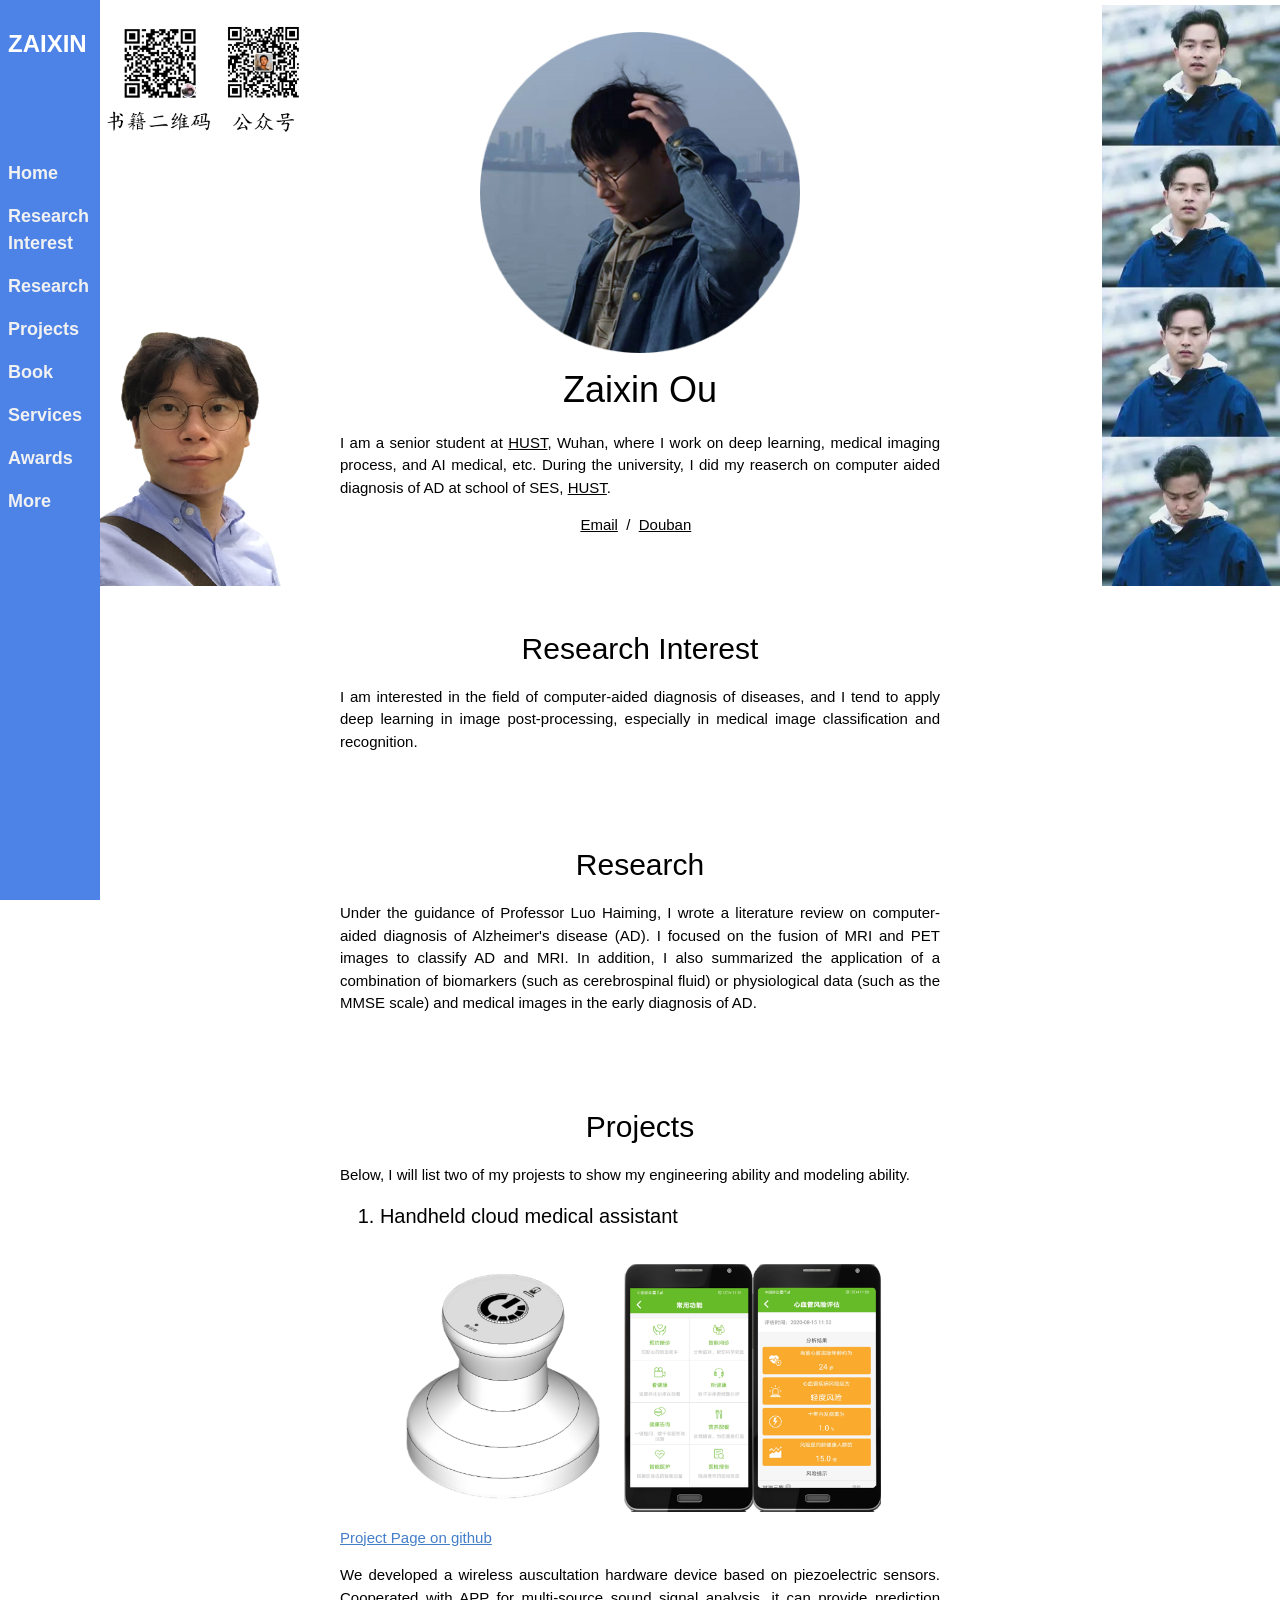
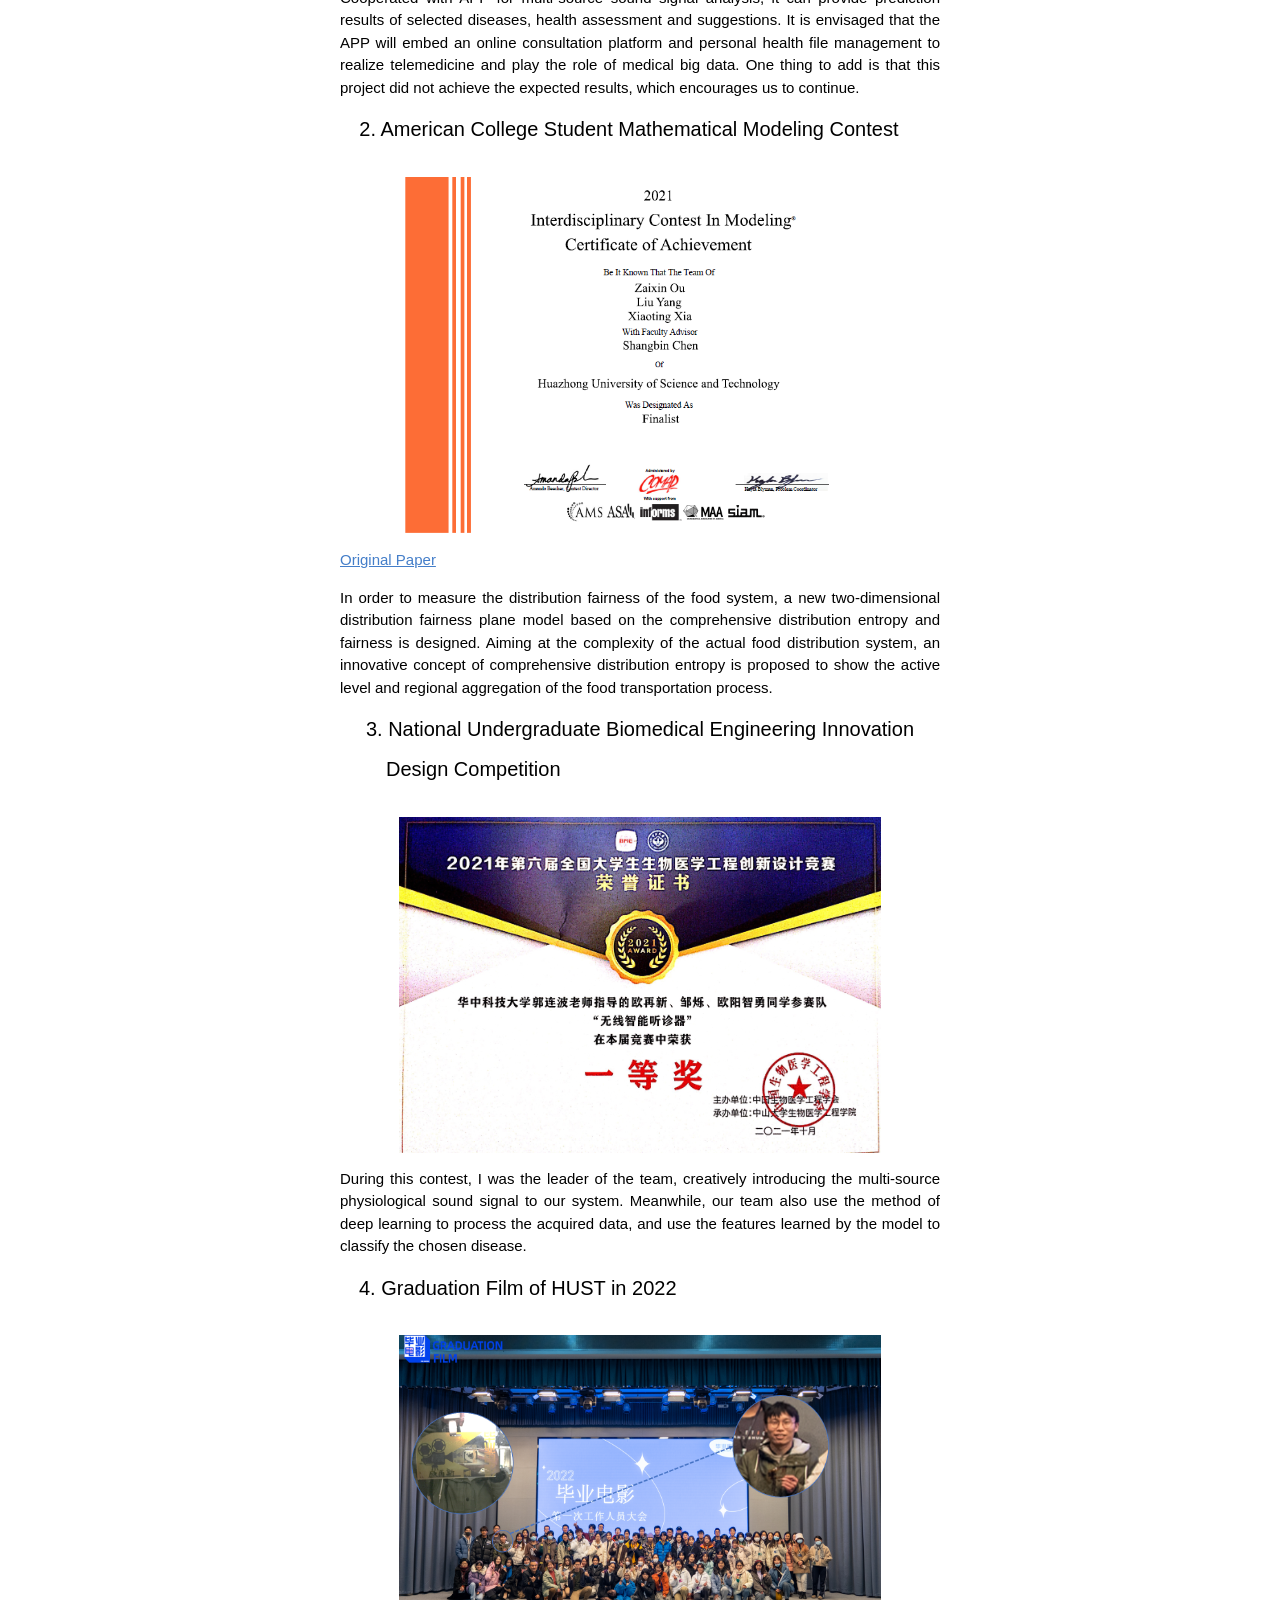
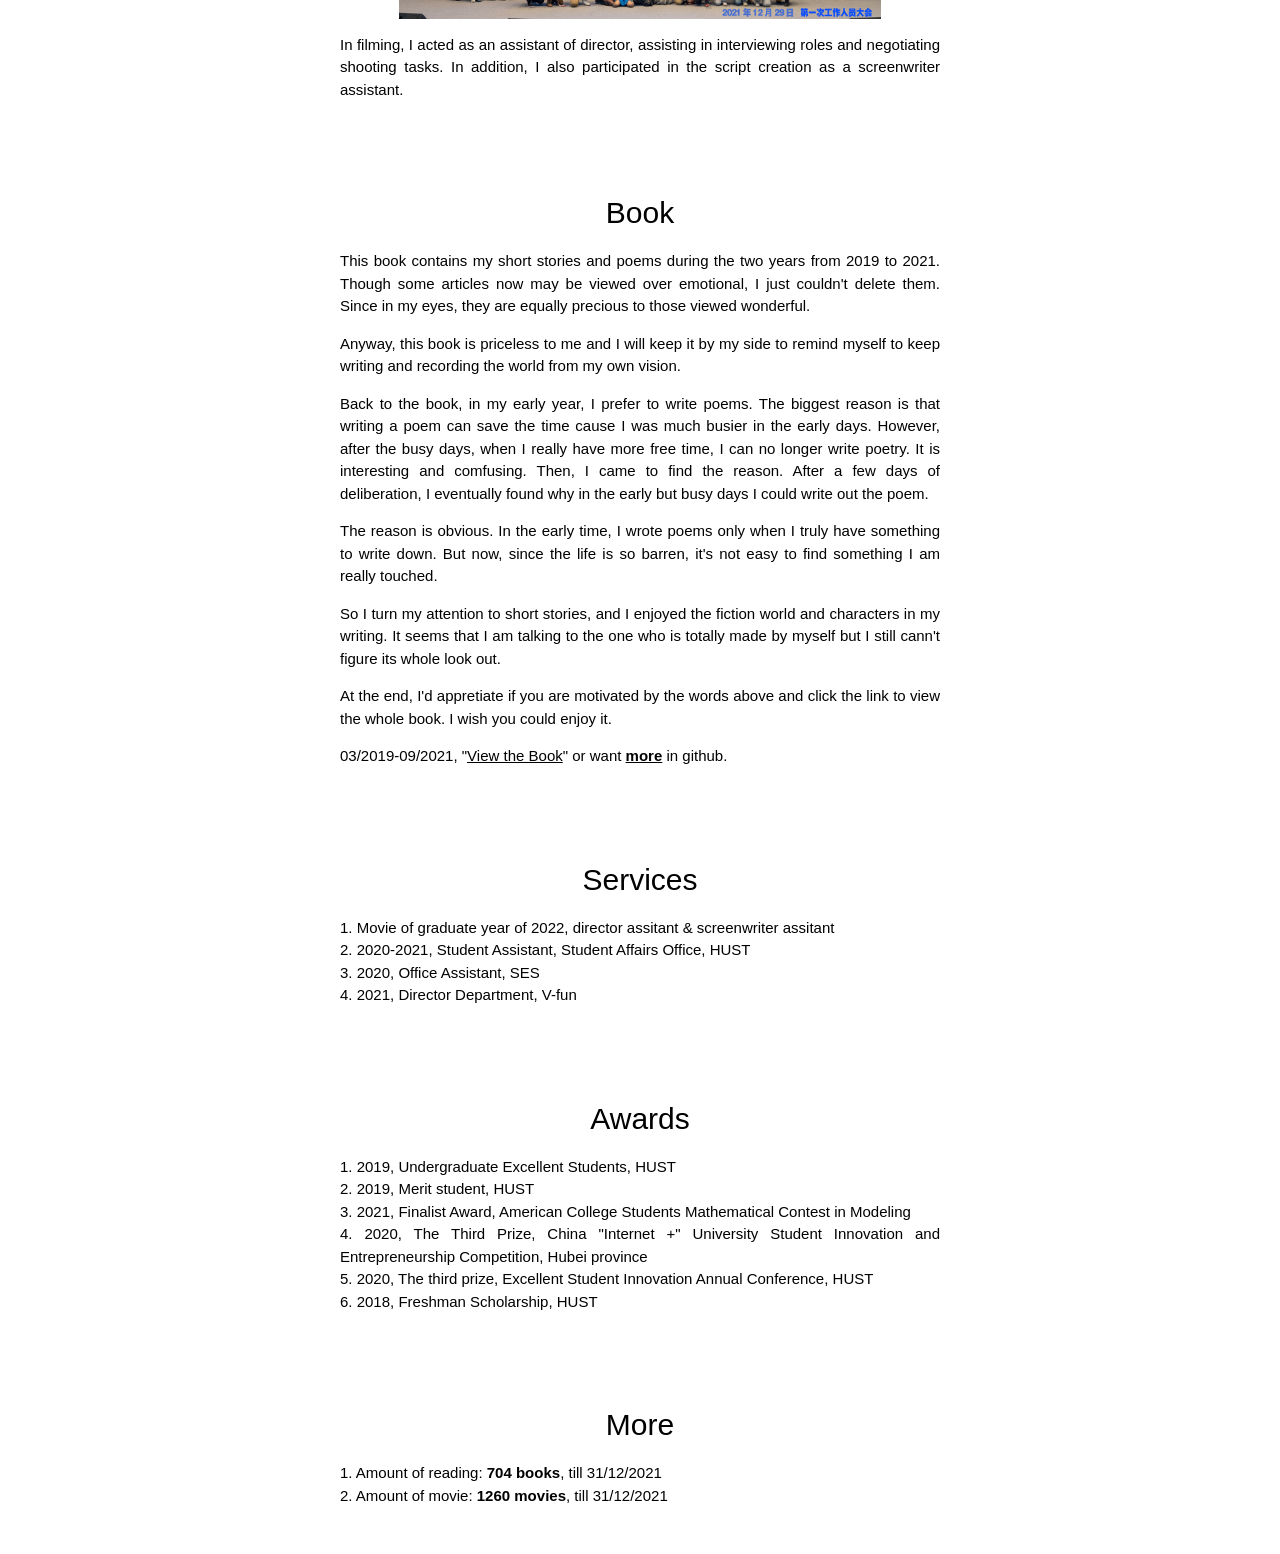
==== commit c9bc1a76: "Update index.html" ====
--- a/index.html
+++ b/index.html
@@ -57,7 +57,7 @@
 
   <div class="w3-hide-large" style="margin-top:83px"></div>
     <div class="w3-container w3-center w3-padding-32" id="home">
-      <img style="width: 80%;max-width: 320px" alt="profile photo" src="images/Zaixin ou.png">
+      <img style="width: 80%;max-width: 320px" alt="profile photo" src="images/zaixin ou.png">
       <h1>Zaixin Ou</h1>
         <p class="w3-justify" style="width:100%;border:0px;border-spacing:0px;border-collapse:separate;margin-right:auto;margin-left:auto;max-width:600px">
           I am a senior student at <a href="https://www.hust.edu.cn/">HUST</a>, Wuhan, where I work on deep learning, medical imaging process, and AI medical, etc. During the university, I did my reaserch on computer aided diagnosis of AD at school of SES, <a href="https://https://www.hust.edu.cn/">HUST</a>. 
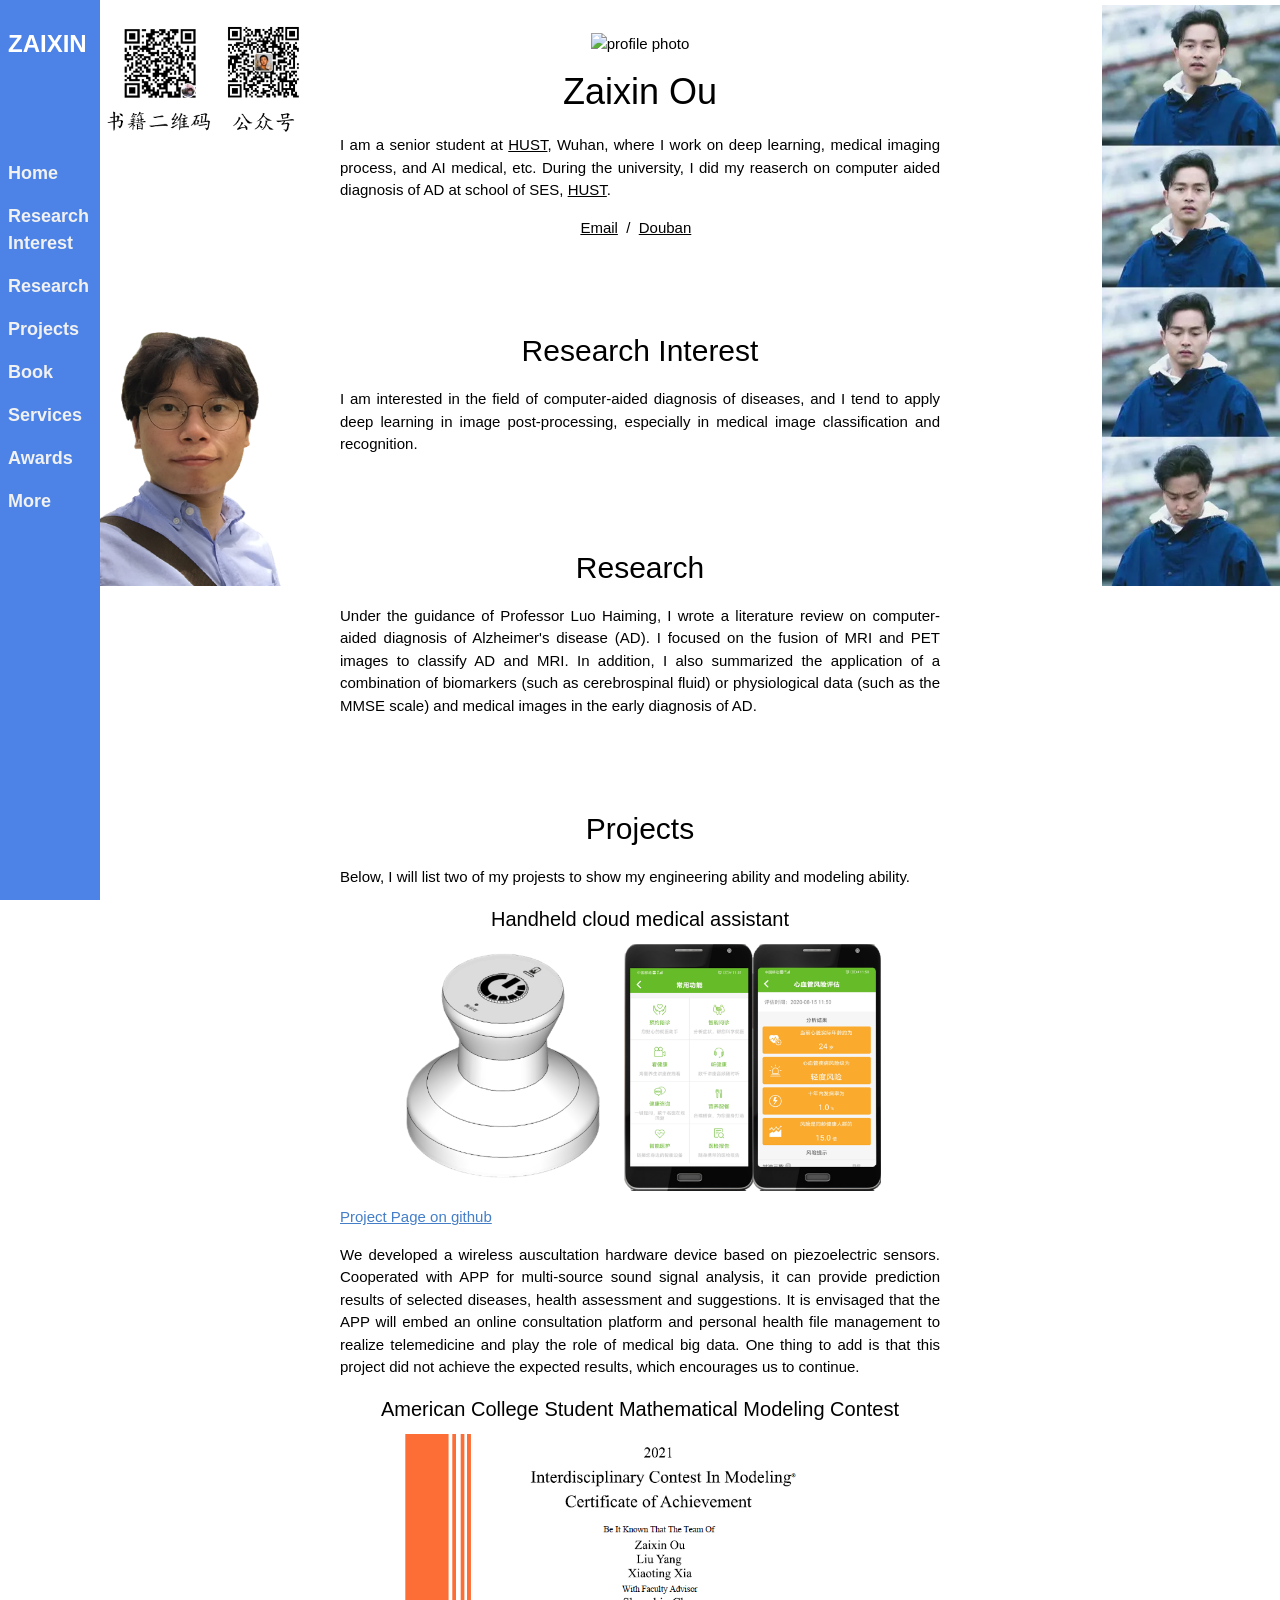
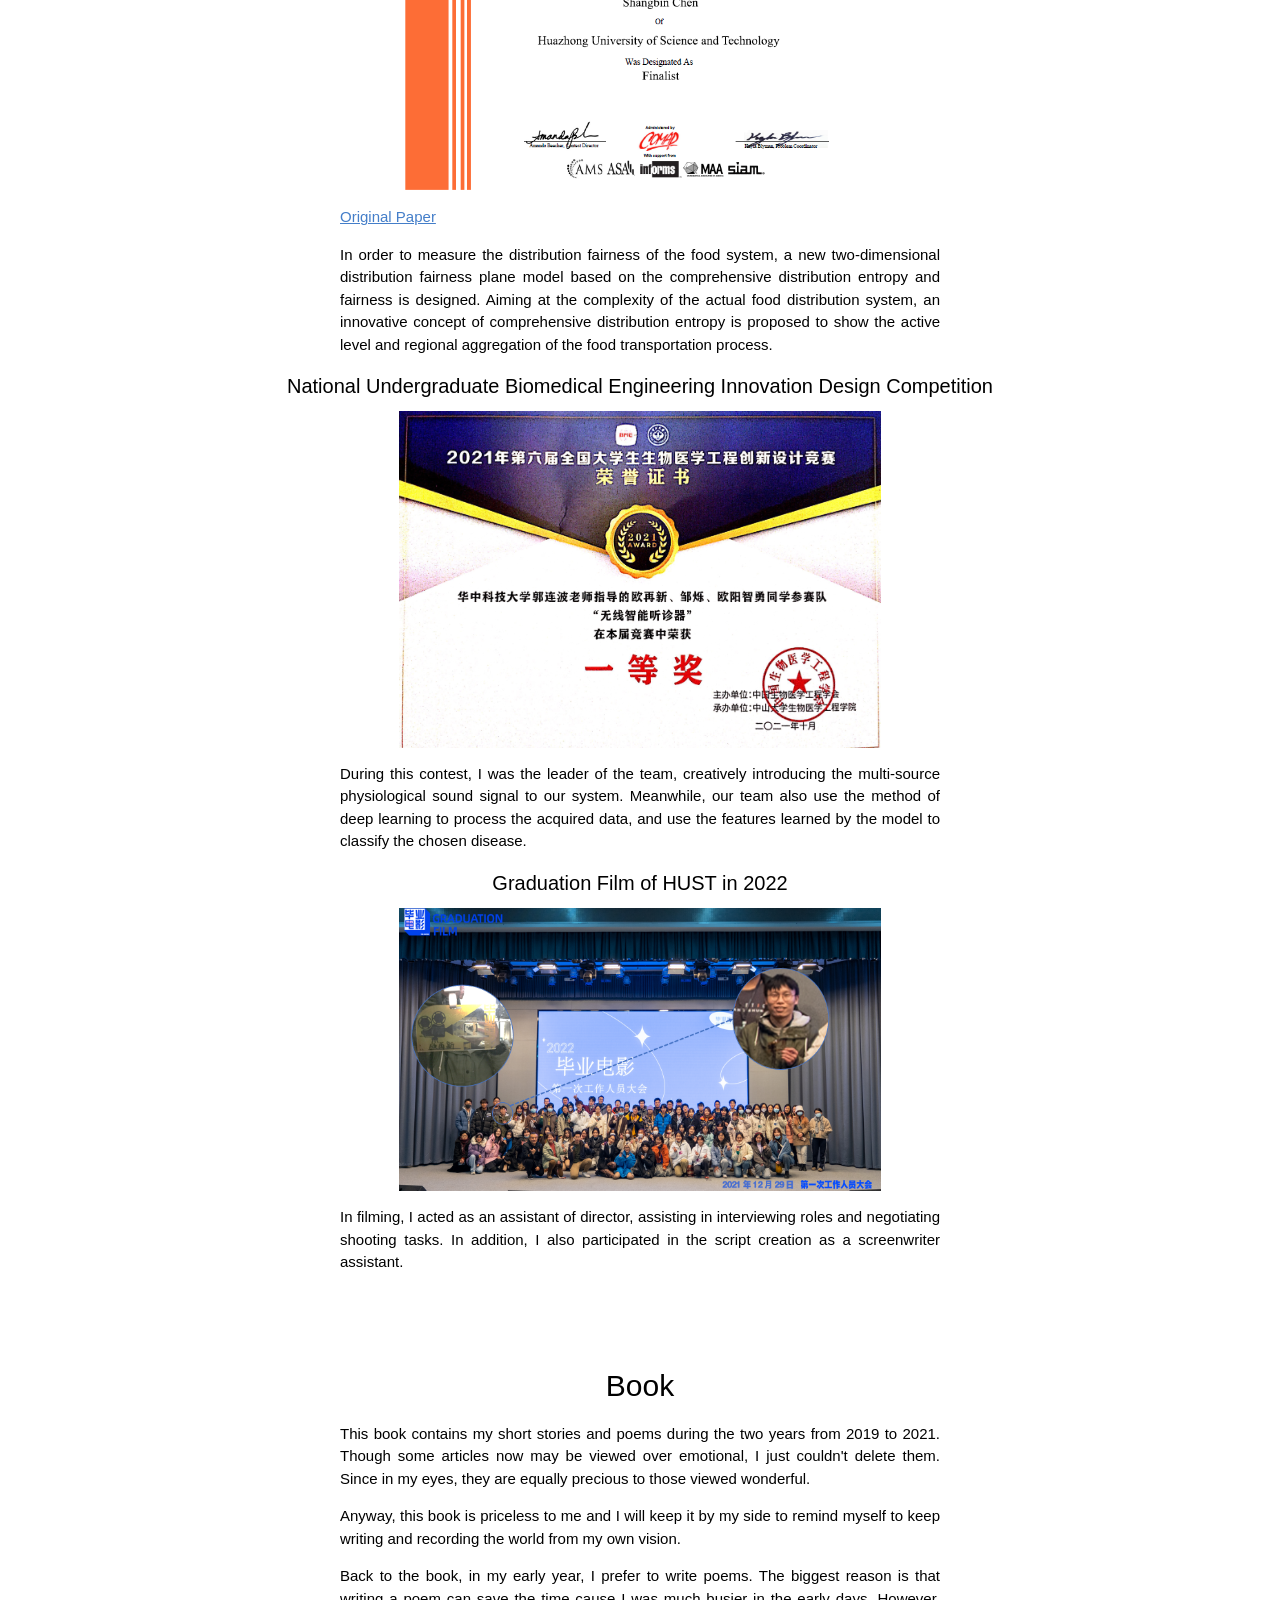
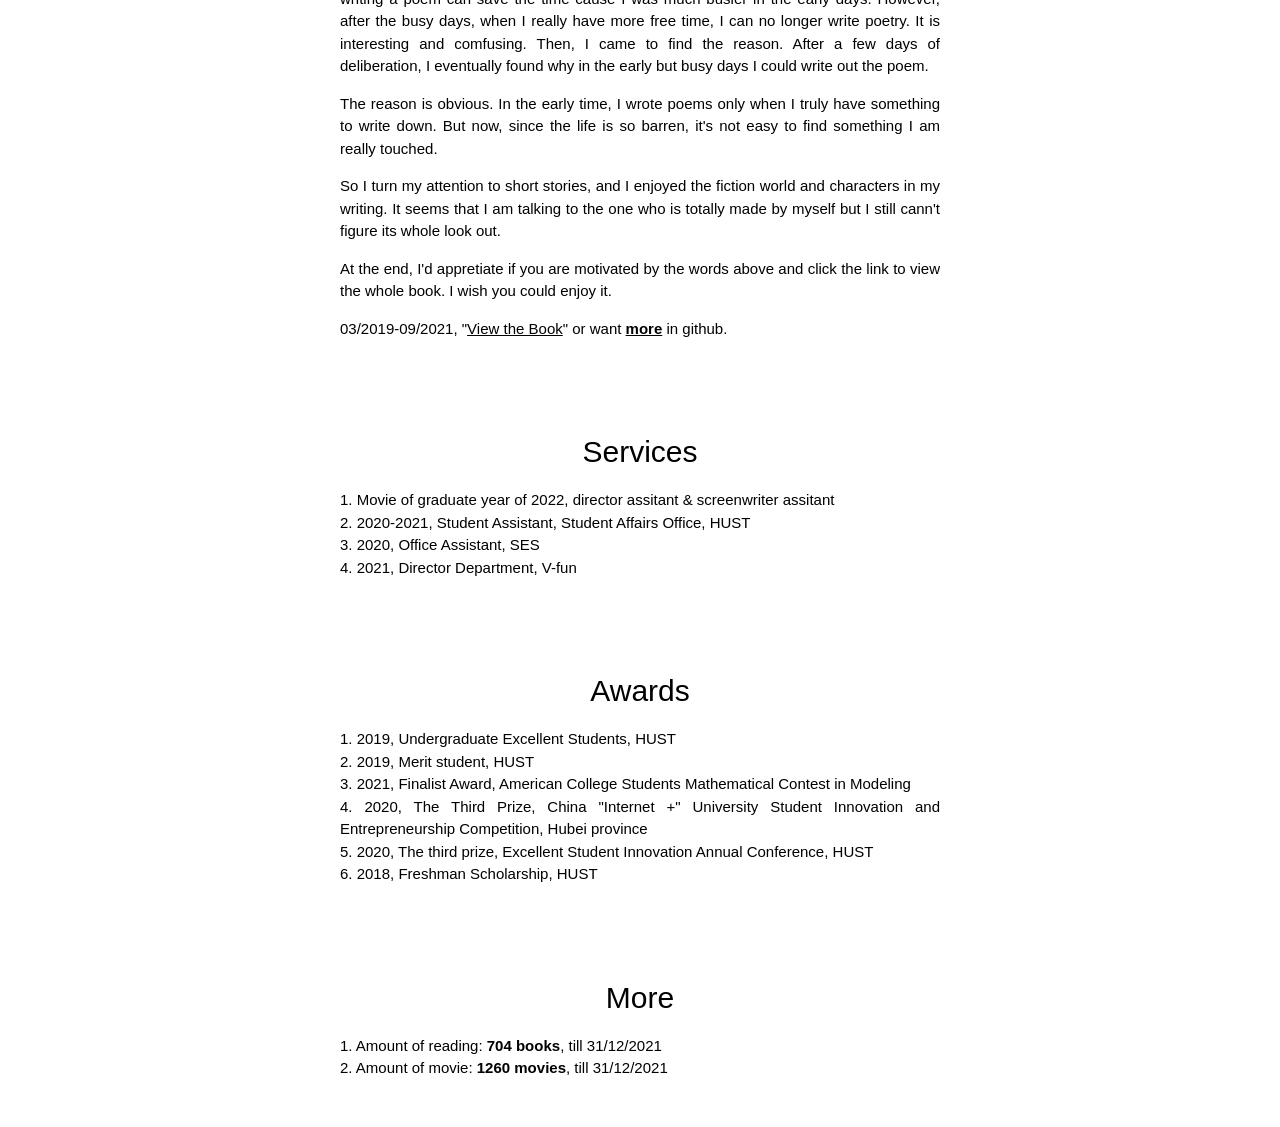
==== commit be8d036c: "Update index.html" ====
--- a/index.html
+++ b/index.html
@@ -57,7 +57,7 @@
 
   <div class="w3-hide-large" style="margin-top:83px"></div>
     <div class="w3-container w3-center w3-padding-32" id="home">
-      <img style="width: 80%;max-width: 320px" alt="profile photo" src="images/zaixin ou.png">
+      <img style="width: 80%;max-width: 320px" alt="profile photo" src="images/Zaixin ou.png">
       <h1>Zaixin Ou</h1>
         <p class="w3-justify" style="width:100%;border:0px;border-spacing:0px;border-collapse:separate;margin-right:auto;margin-left:auto;max-width:600px">
           I am a senior student at <a href="https://www.hust.edu.cn/">HUST</a>, Wuhan, where I work on deep learning, medical imaging process, and AI medical, etc. During the university, I did my reaserch on computer aided diagnosis of AD at school of SES, <a href="https://https://www.hust.edu.cn/">HUST</a>. 
@@ -90,7 +90,7 @@
     <p class="w3-justify" style="width:100%;border:0px;border-spacing:0px;border-collapse:separate;margin-right:auto;margin-left:auto;max-width:600px">
         Below, I will list two of my projests to show my engineering ability and modeling ability.
     </p>
-        <h4>1. Handheld cloud medical assistant  &nbsp &nbsp &nbsp &nbsp &nbsp &nbsp &nbsp &nbsp &nbsp &nbsp  &nbsp &nbsp  &nbsp &nbsp &nbsp &nbsp &nbsp  &nbsp &nbsp &nbsp &nbsp &nbsp </h4><br/>
+        <h4>Handheld cloud medical assistant</h4>
         <img style="width:50%;" src="images/project1.png"> 
         <p class="w3-justify" style="width:100%;border:0px;border-spacing:0px;border-collapse:separate;margin-right:auto;margin-left:auto;max-width:600px">
         <a style="color: #447ec9" href="https://github.com/Ouzaixin/Handheld-cloud-medical-assistant">Project Page on github</a>
@@ -100,7 +100,7 @@
         One thing to add is that this project did not achieve the expected results, which encourages us to continue.
         </p> 
     
-        <h4>2. American College Student Mathematical Modeling Contest &nbsp &nbsp</h4><br/>
+        <h4>American College Student Mathematical Modeling Contest</h4>
         <img style="width:50%;" src="images/meisai.png"> 
         <p class="w3-justify" style="width:100%;border:0px;border-spacing:0px;border-collapse:separate;margin-right:auto;margin-left:auto;max-width:600px">
         <a style="color: #447ec9" href="data/meisai.pdf">Original Paper</a><br>
@@ -109,13 +109,13 @@
           </p>  
         </p> 
 
-        <h4>3. National Undergraduate Biomedical Engineering Innovation</h4><h4>  Design Competition  &nbsp &nbsp &nbsp &nbsp &nbsp &nbsp &nbsp &nbsp &nbsp &nbsp &nbsp &nbsp &nbsp &nbsp &nbsp  &nbsp &nbsp &nbsp &nbsp &nbsp &nbsp &nbsp &nbsp &nbsp &nbsp &nbsp &nbsp &nbsp &nbsp &nbsp</h4><br/>
+        <h4>National Undergraduate Biomedical Engineering Innovation Design Competition</h4>
         <img style="width:50%;" src="images/生医竞赛证书.jpg"> 
         <p class="w3-justify" style="width:100%;border:0px;border-spacing:0px;border-collapse:separate;margin-right:auto;margin-left:auto;max-width:600px">
         During this contest, I was the leader of the team, creatively introducing the multi-source physiological sound signal to our system. Meanwhile, our team also use the method of 
         deep learning to process the acquired data, and use the features learned by the model to classify the chosen disease. 
         </p> 
-        <h4>4. Graduation Film of HUST in 2022 &nbsp &nbsp &nbsp &nbsp &nbsp &nbsp &nbsp &nbsp &nbsp &nbsp &nbsp &nbsp &nbsp &nbsp &nbsp &nbsp &nbsp &nbsp &nbsp &nbsp &nbsp &nbsp </h4><br/>
+        <h4>Graduation Film of HUST in 2022</h4>
         <img style="width:50%;" src="images/film.png"> 
         <p class="w3-justify" style="width:100%;border:0px;border-spacing:0px;border-collapse:separate;margin-right:auto;margin-left:auto;max-width:600px">
           In filming, I acted as an assistant of director, assisting in interviewing roles and negotiating shooting tasks. In addition, I also participated in the script creation as a screenwriter assistant.
@@ -176,3 +176,4 @@
 </div>
 </body>
 </html>
+
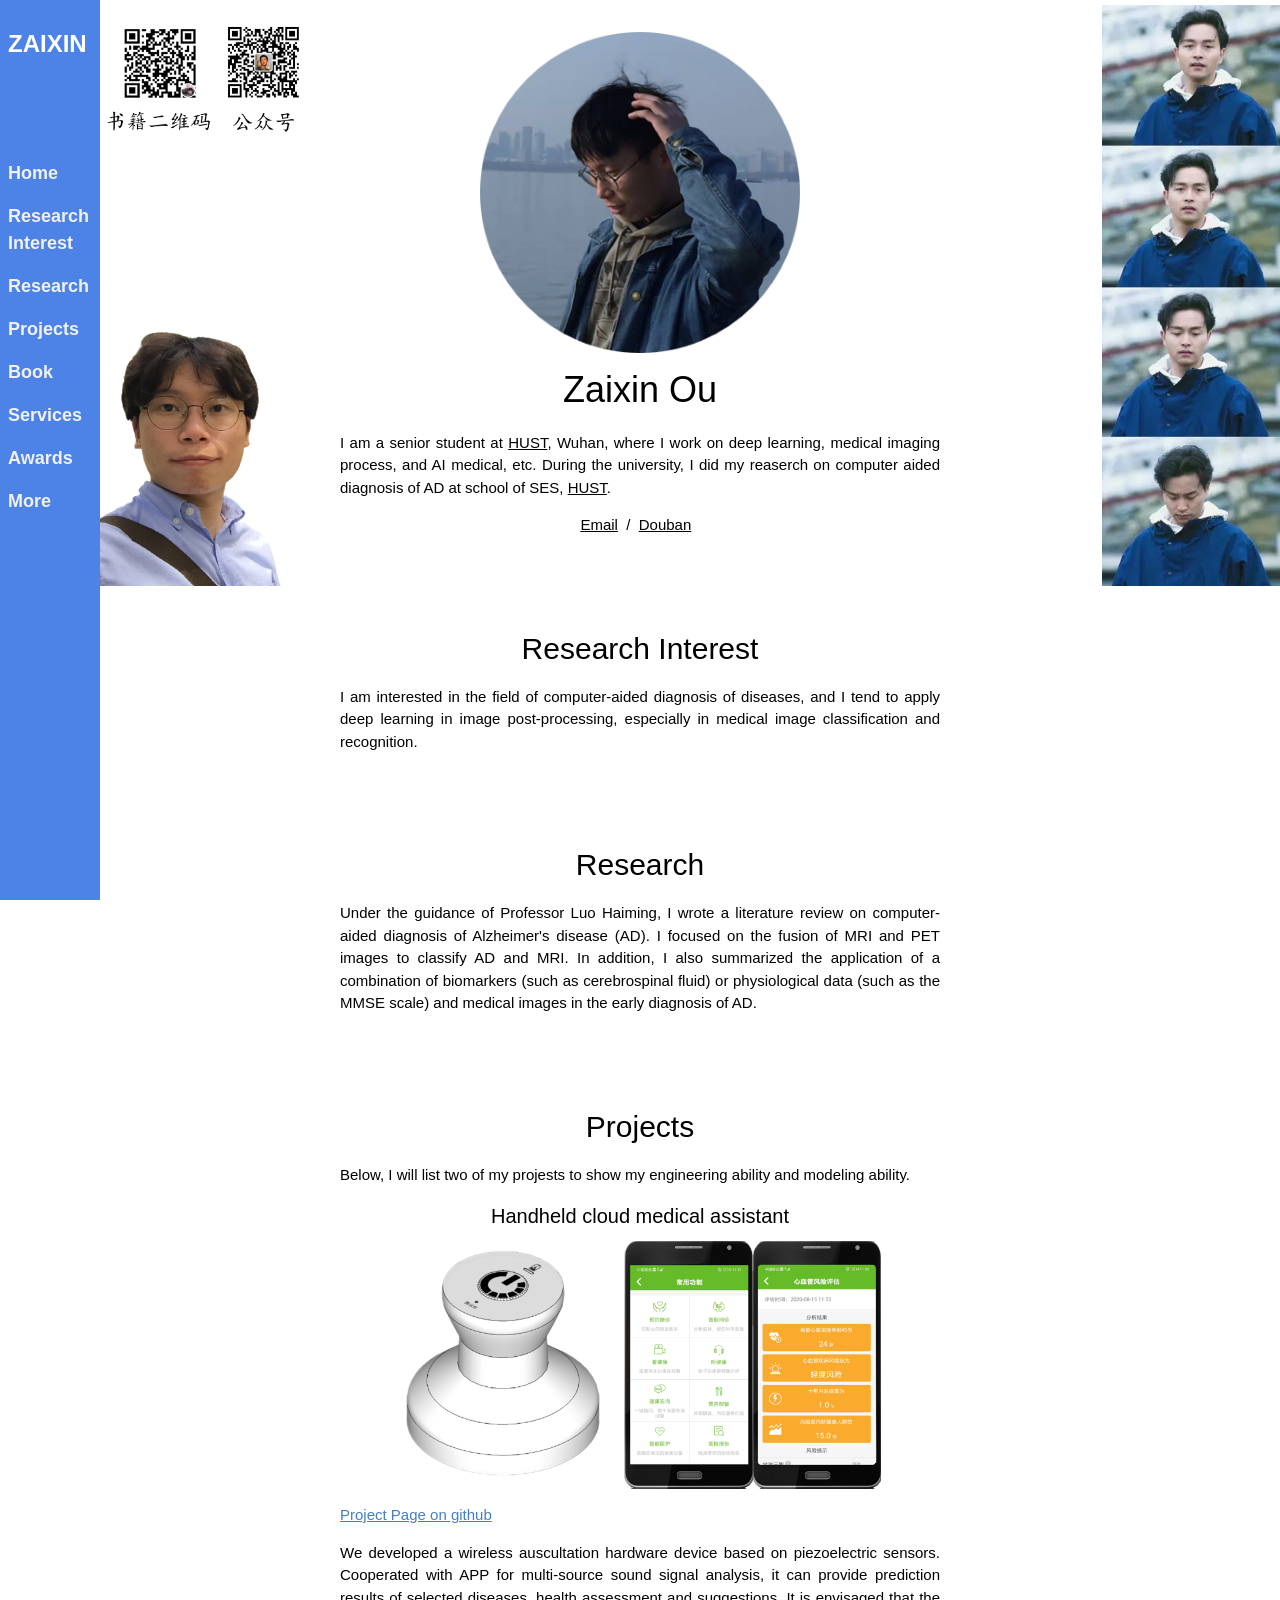
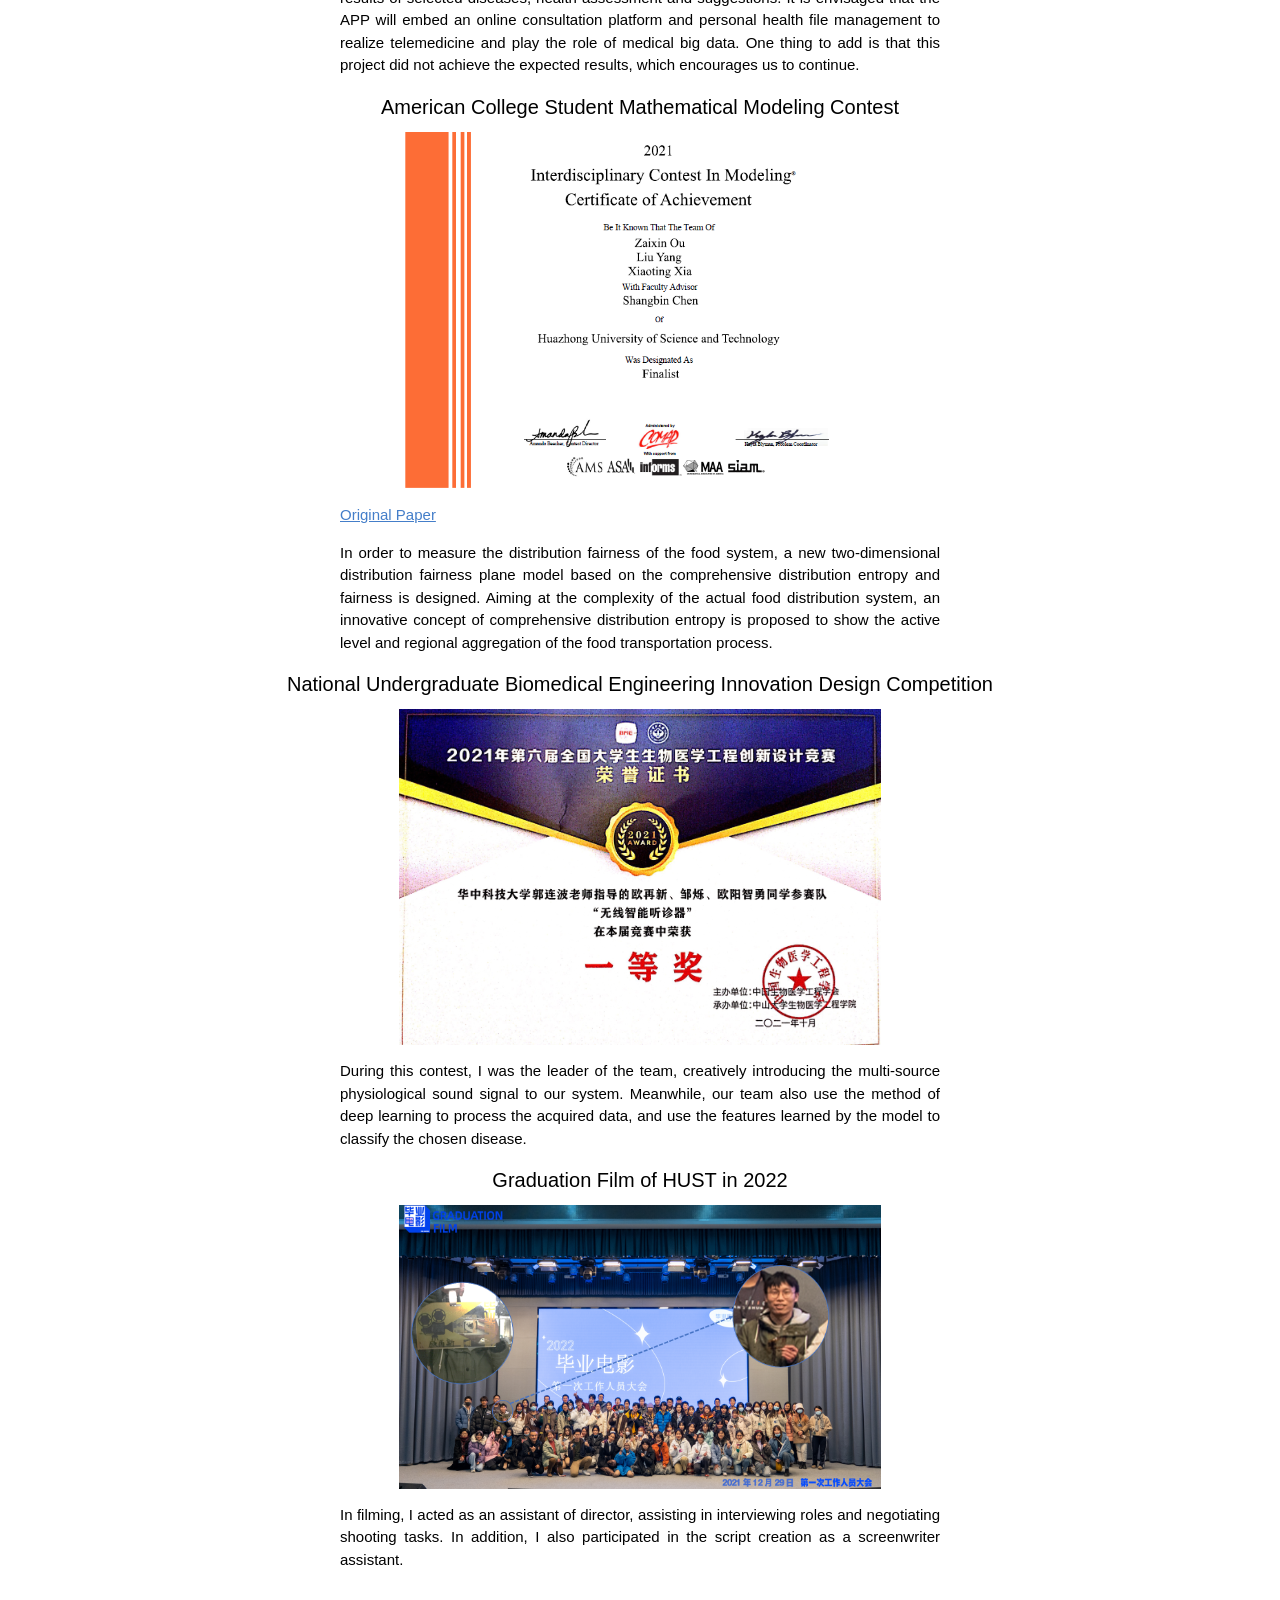
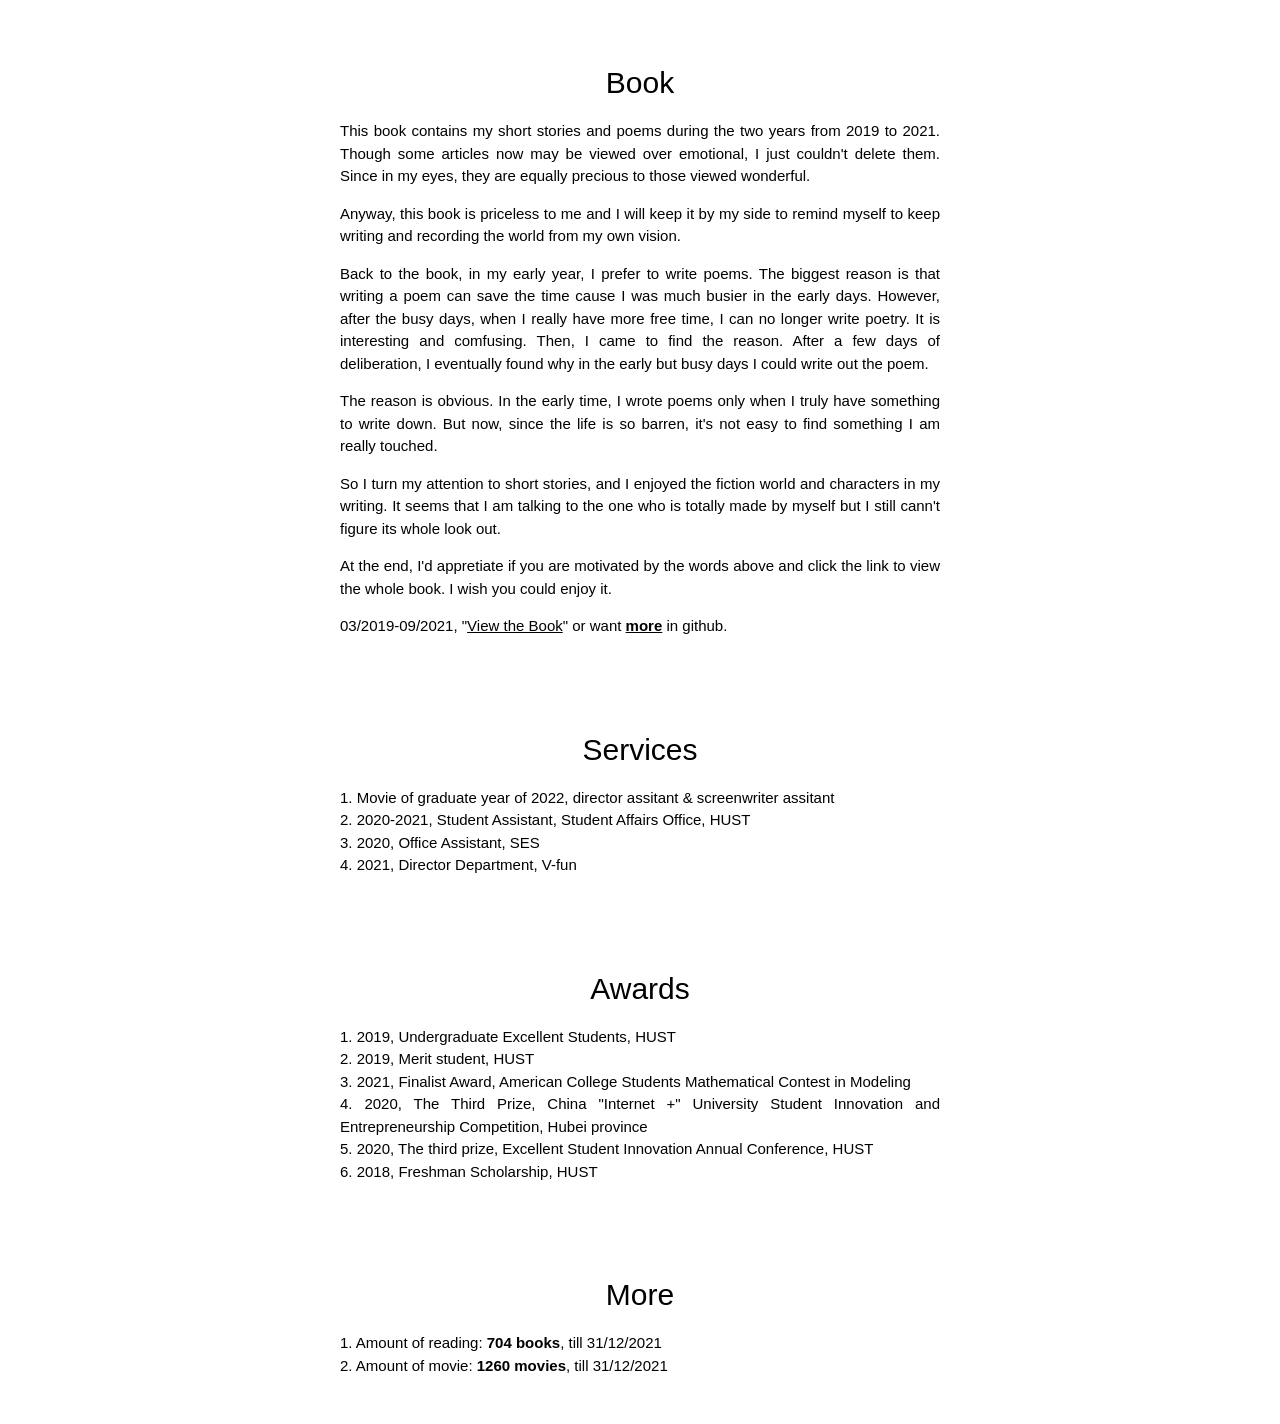
==== commit fdac6c61: "Update index.html" ====
--- a/index.html
+++ b/index.html
@@ -57,7 +57,7 @@
 
   <div class="w3-hide-large" style="margin-top:83px"></div>
     <div class="w3-container w3-center w3-padding-32" id="home">
-      <img style="width: 80%;max-width: 320px" alt="profile photo" src="images/Zaixin ou.png">
+      <img style="width: 80%;max-width: 320px" alt="profile photo" src="images/zaixin ou.png">
       <h1>Zaixin Ou</h1>
         <p class="w3-justify" style="width:100%;border:0px;border-spacing:0px;border-collapse:separate;margin-right:auto;margin-left:auto;max-width:600px">
           I am a senior student at <a href="https://www.hust.edu.cn/">HUST</a>, Wuhan, where I work on deep learning, medical imaging process, and AI medical, etc. During the university, I did my reaserch on computer aided diagnosis of AD at school of SES, <a href="https://https://www.hust.edu.cn/">HUST</a>. 
